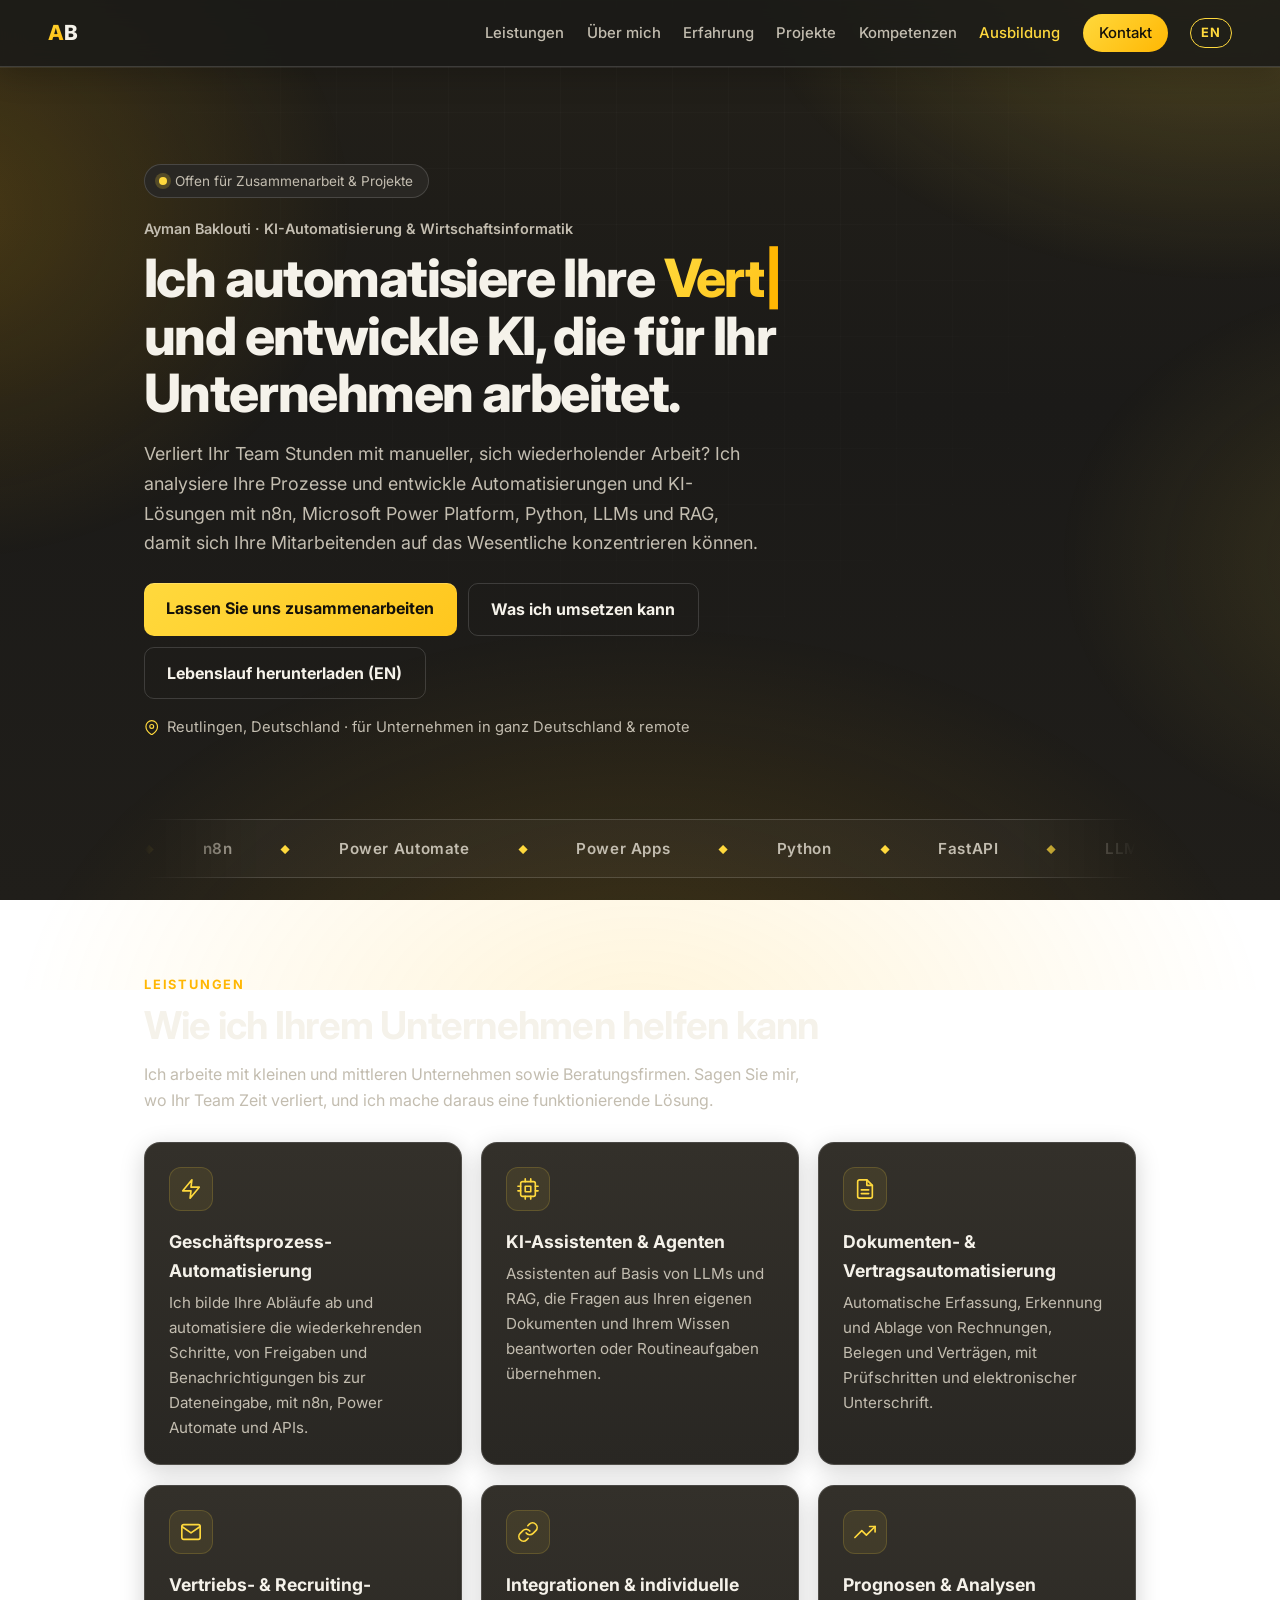
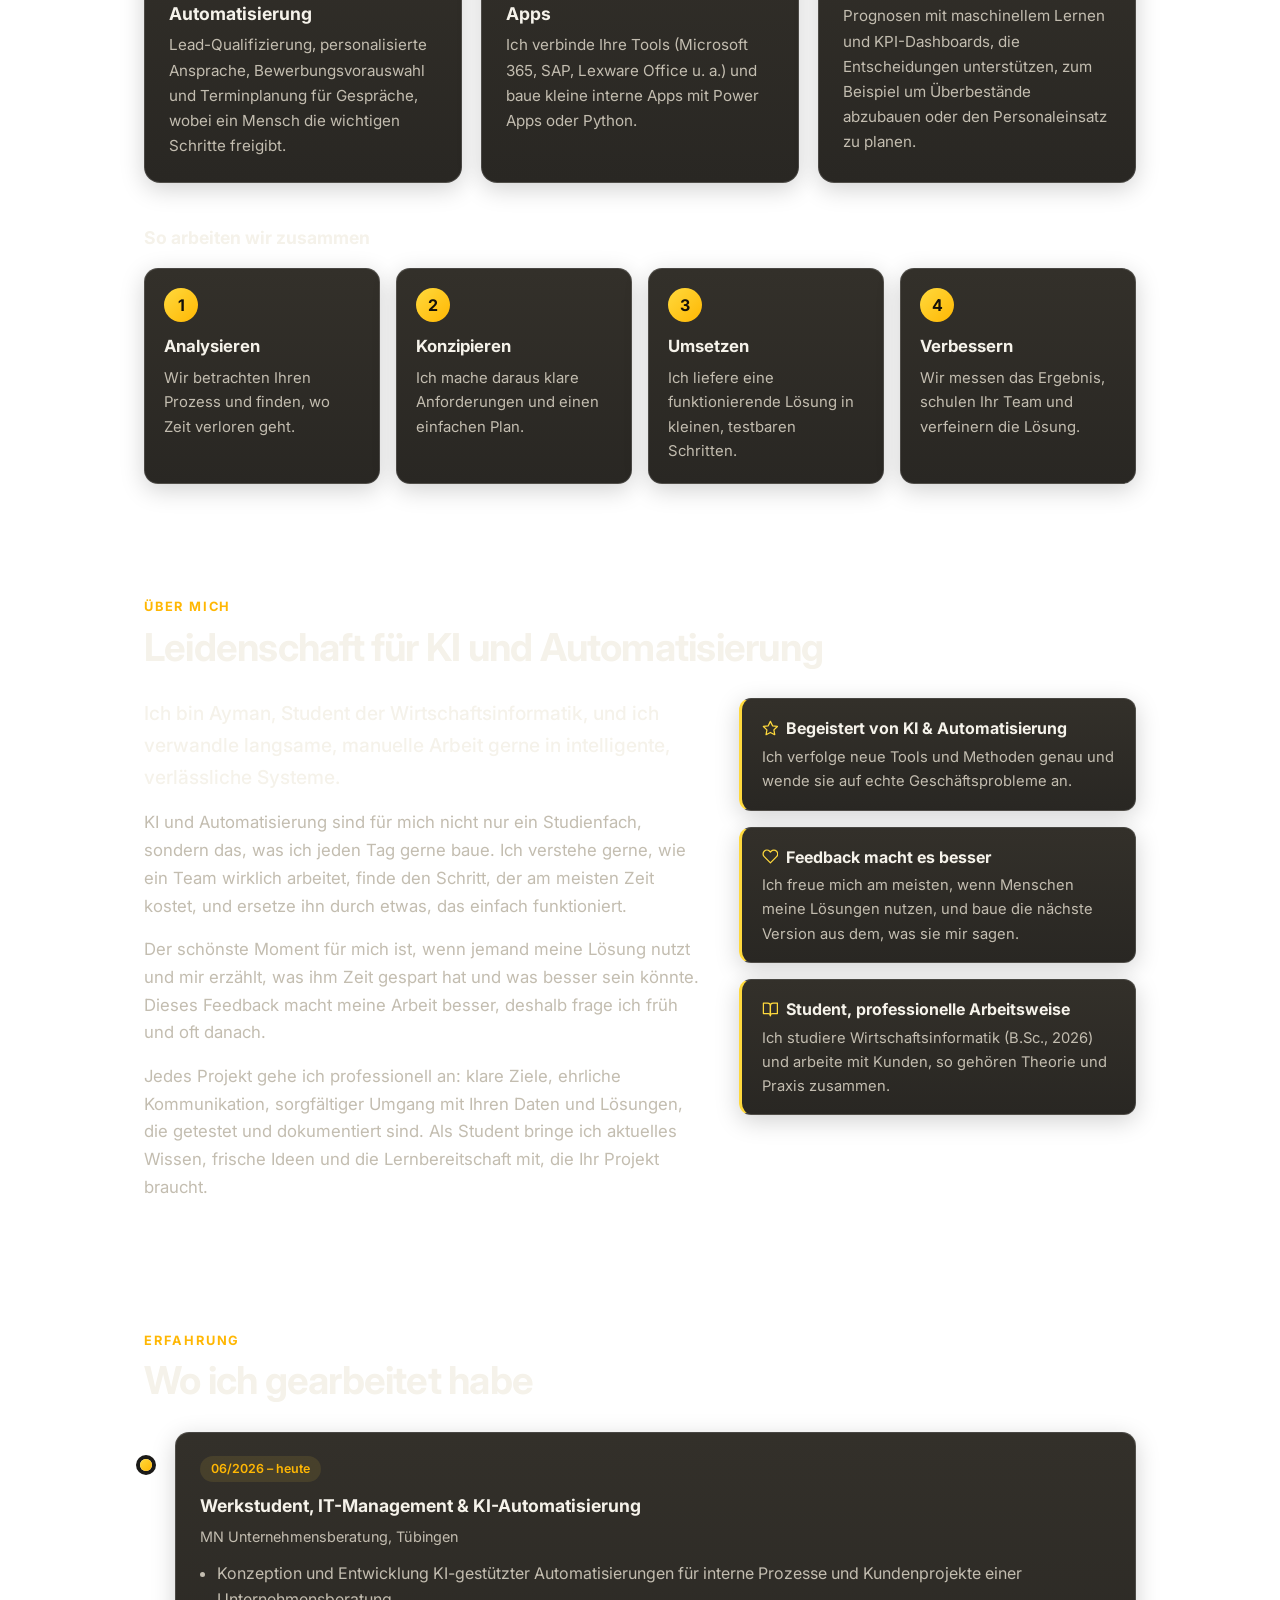
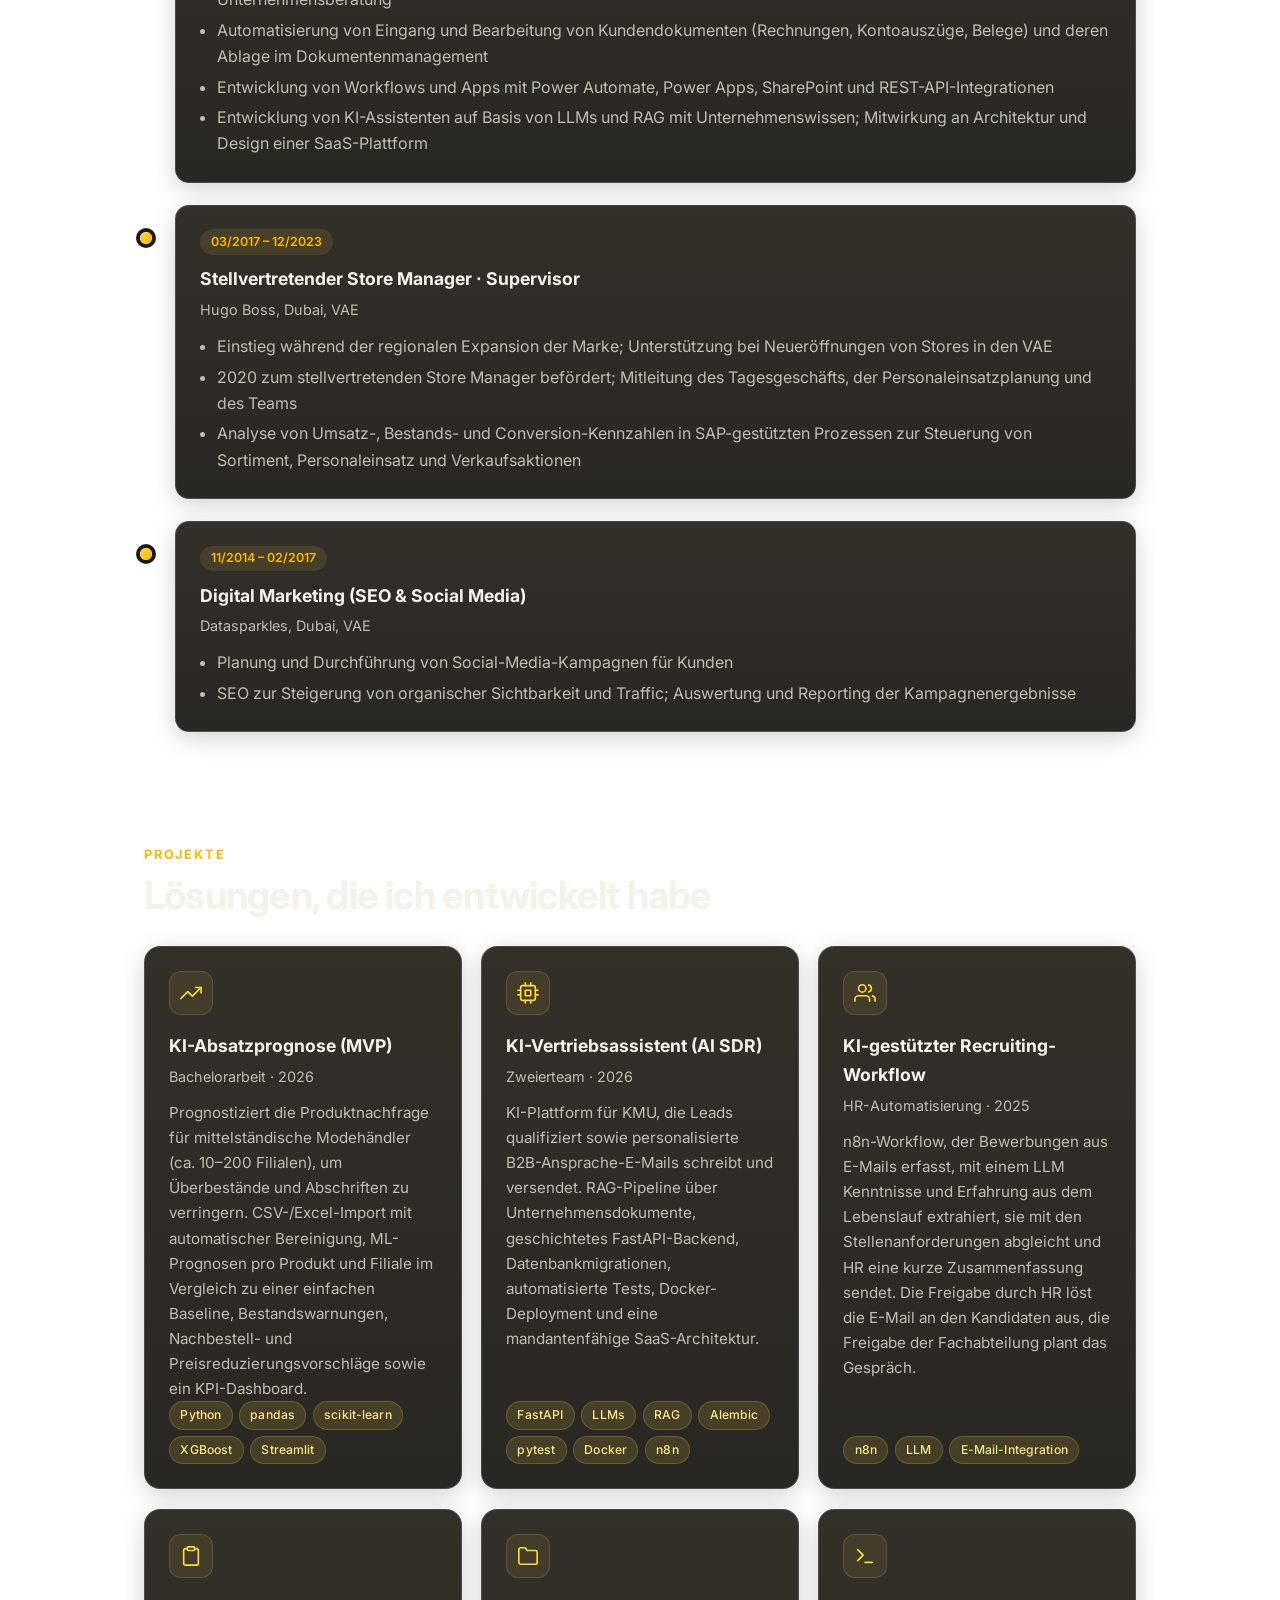
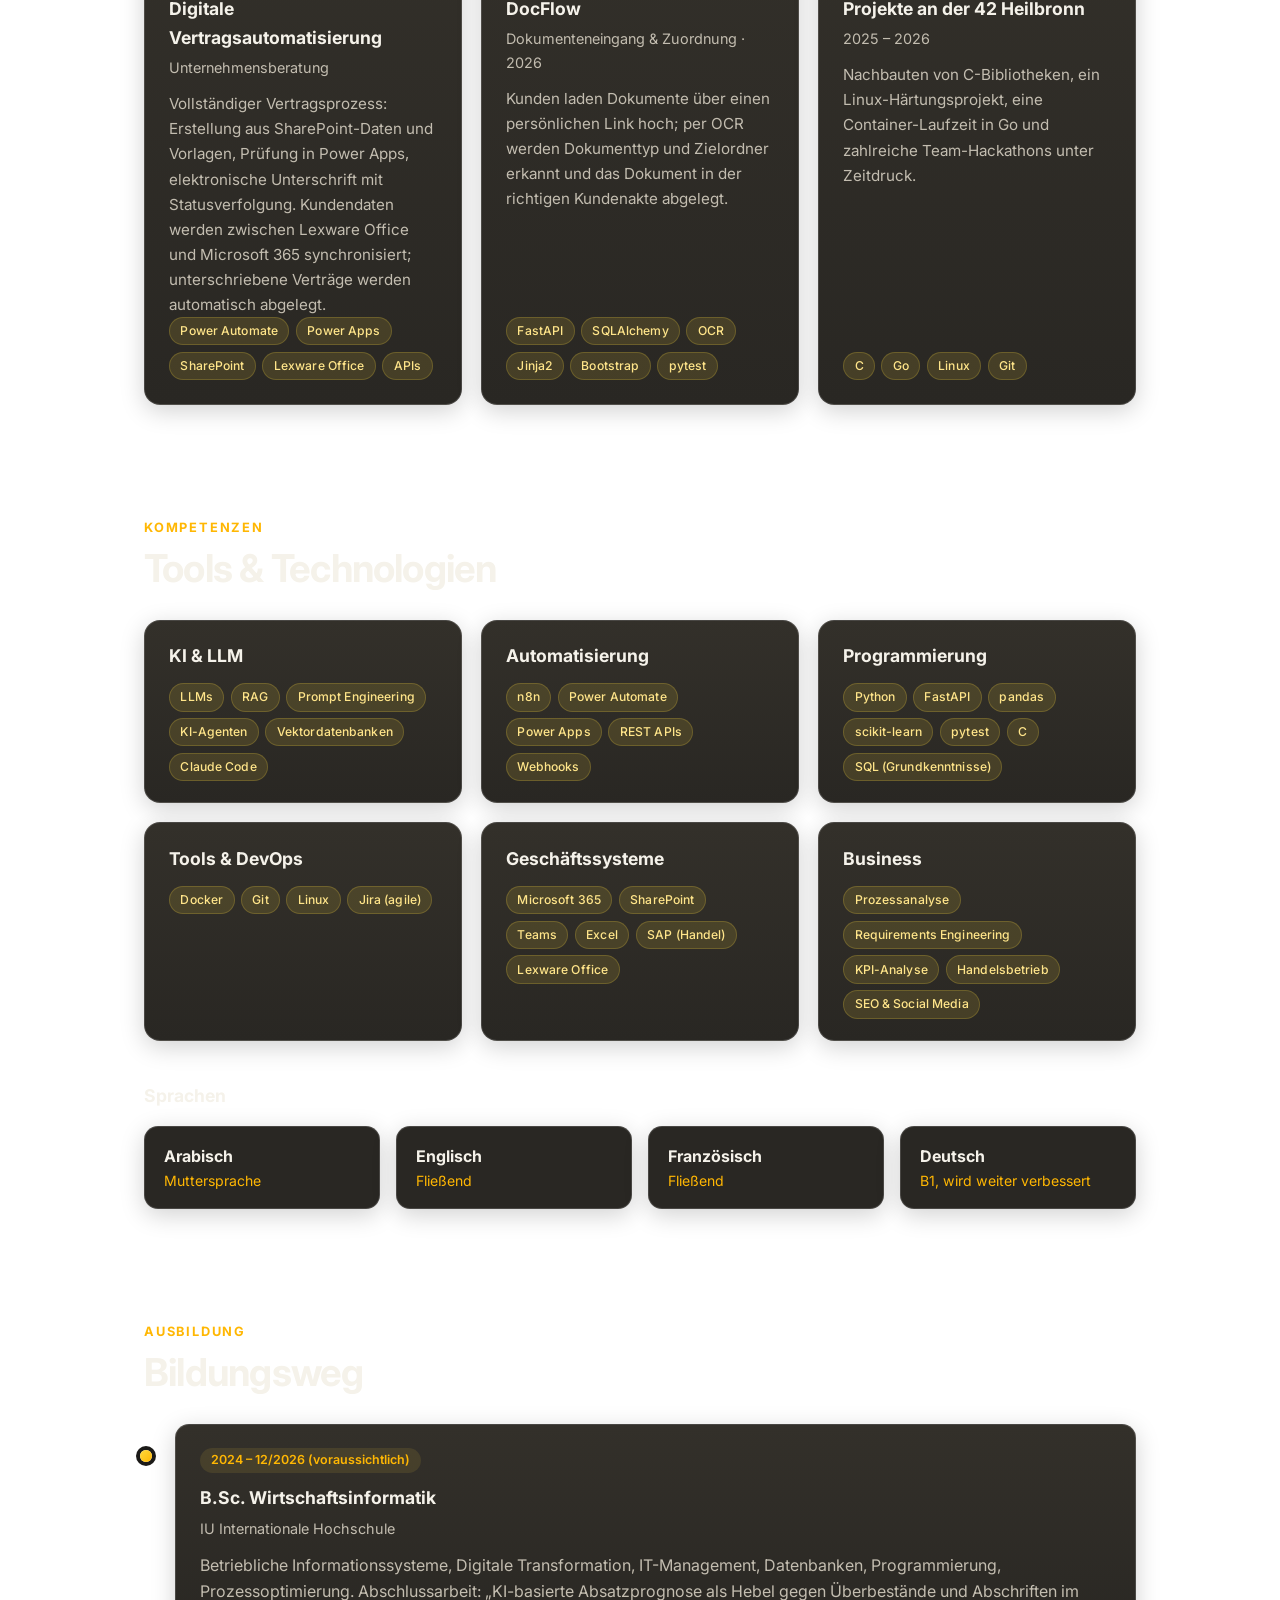
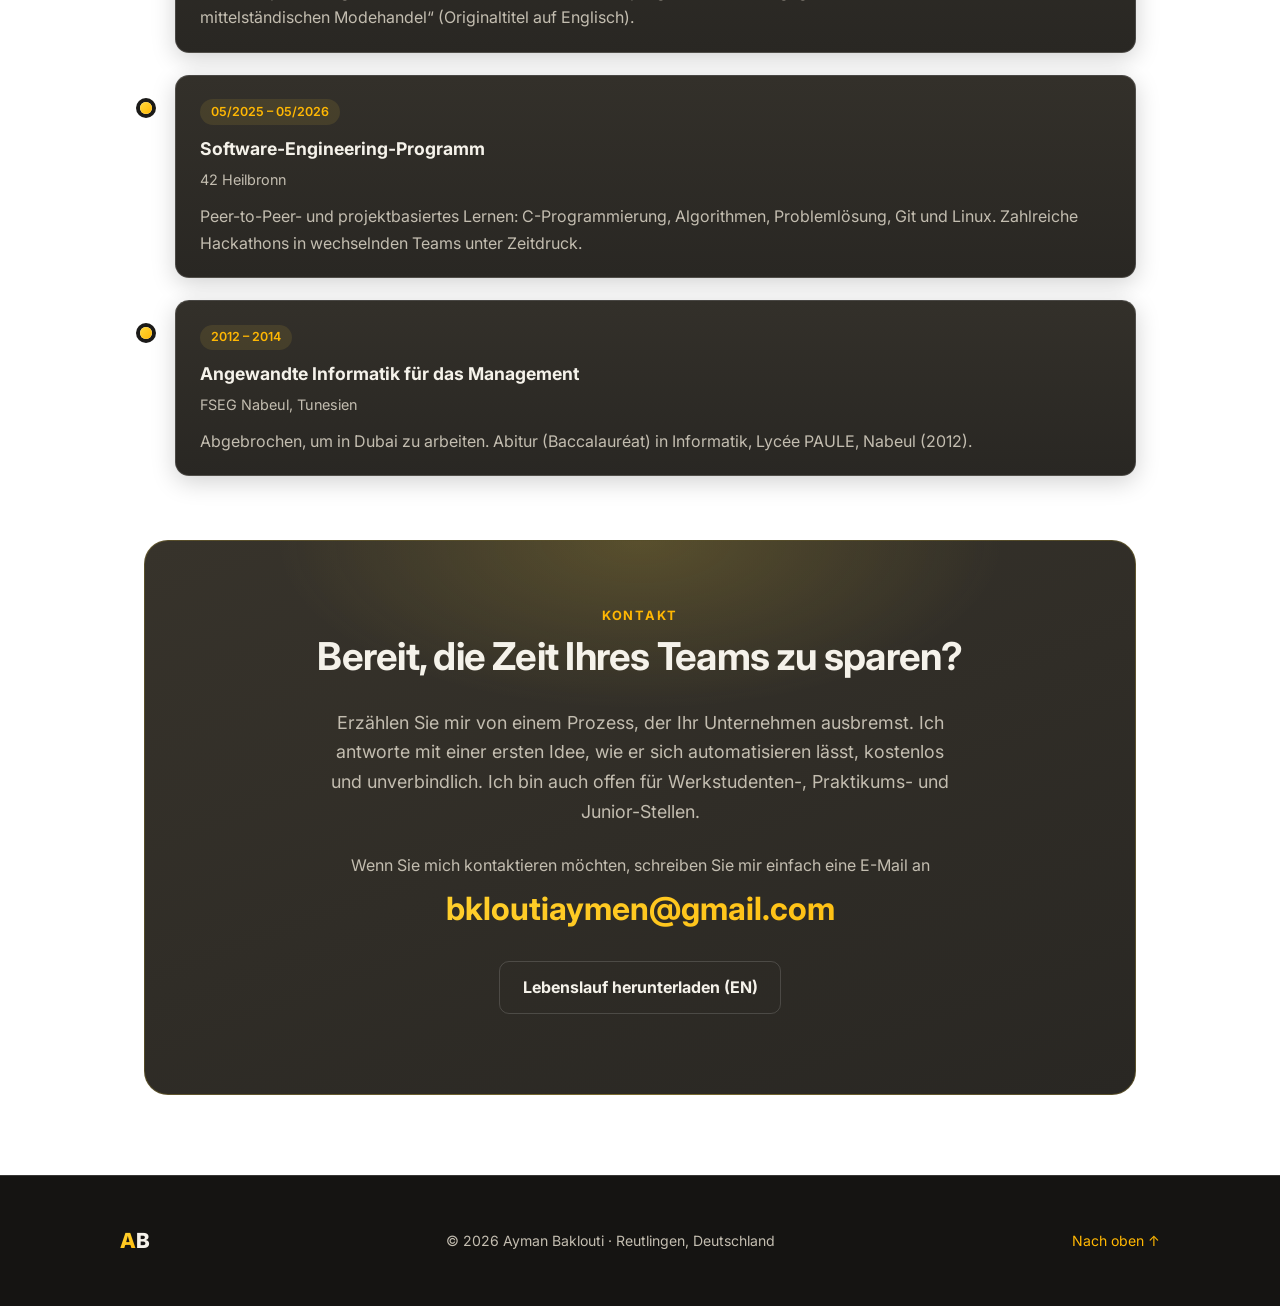
==== de/index.html @ 3fc6cbb8 "Add German version and EN/DE language switch" ====
<!DOCTYPE html>
<html lang="de">
<head>
  <meta charset="utf-8">
  <meta name="viewport" content="width=device-width, initial-scale=1">
  <title>Ayman Baklouti – KI-Automatisierung &amp; Wirtschaftsinformatik</title>
  <meta name="description" content="Ayman Baklouti: Student der Wirtschaftsinformatik und Werkstudent für KI-Automatisierung (n8n, Power Platform, Python, LLMs, RAG). Reutlingen, Deutschland.">
  <meta name="theme-color" content="#1b1a18">
  <link rel="preconnect" href="https://fonts.googleapis.com">
  <link rel="preconnect" href="https://fonts.gstatic.com" crossorigin>
  <link href="https://fonts.googleapis.com/css2?family=Inter:wght@400;500;600;700;800&display=swap" rel="stylesheet">
  <link rel="icon" href="data:image/svg+xml,%3Csvg xmlns=%27http://www.w3.org/2000/svg%27 viewBox=%270 0 64 64%27%3E%3Crect width=%2764%27 height=%2764%27 rx=%2714%27 fill=%27%230b0f1a%27/%3E%3Ctext x=%2732%27 y=%2742%27 font-family=%27Arial%27 font-weight=%27bold%27 font-size=%2728%27 text-anchor=%27middle%27 fill=%27%23ffd93d%27%3EAB%3C/text%3E%3C/svg%3E">
  <meta property="og:title" content="Ayman Baklouti – KI-Automatisierung &amp; Wirtschaftsinformatik">
  <meta property="og:description" content="Ich automatisiere Geschäftsprozesse und entwickle KI-Lösungen. Offen für Zusammenarbeit.">
  <meta property="og:type" content="website">
  <link rel="alternate" hreflang="en" href="https://bakloutia.github.io/">
  <link rel="alternate" hreflang="de" href="https://bakloutia.github.io/de/">
  <link rel="stylesheet" href="../style.css?v=10">
</head>
<body>
  <div class="bg-glow"></div>

  <header class="top">
    <a class="brand" href="#top"><span>A</span>B</a>
    <button class="menu" aria-label="Menü" aria-expanded="false"><span></span><span></span><span></span></button>
    <nav>
      <a href="#services">Leistungen</a>
      <a href="#about">Über mich</a>
      <a href="#experience">Erfahrung</a>
      <a href="#projects">Projekte</a>
      <a href="#skills">Kompetenzen</a>
      <a href="#education">Ausbildung</a>
      <a class="nav-cta" href="#contact">Kontakt</a>
      <a class="lang" href="../" hreflang="en" title="English version">EN</a>
    </nav>
  </header>

  <main id="top">
    <section class="hero">
      <div class="hero-text">
        <p class="pill"><span class="dot"></span> Offen für Zusammenarbeit &amp; Projekte</p>
        <p class="eyebrow">Ayman Baklouti · KI-Automatisierung &amp; Wirtschaftsinformatik</p>
        <h1>Ich automatisiere Ihre <span class="grad typed" data-words='["Personalgewinnung","Verträge","Dokumentenverarbeitung","Vertriebsansprache","Berichte","tägliche Abläufe"]'>Personalgewinnung</span><span class="cursor">|</span><br>und entwickle KI, die für Ihr Unternehmen arbeitet.</h1>
        <p class="lead">Verliert Ihr Team Stunden mit manueller, sich wiederholender Arbeit? Ich analysiere Ihre Prozesse und entwickle Automatisierungen und KI-Lösungen mit n8n, Microsoft Power Platform, Python, LLMs und RAG, damit sich Ihre Mitarbeitenden auf das Wesentliche konzentrieren können.</p>
        <p class="cta">
          <a class="btn" href="#contact">Lassen Sie uns zusammenarbeiten</a>
          <a class="btn ghost" href="#services">Was ich umsetzen kann</a>
          <a class="btn ghost" href="../Ayman_Baklouti_CV.pdf">Lebenslauf herunterladen (EN)</a>
        </p>
        <p class="loc"><svg class="ico inline" viewBox="0 0 24 24" fill="none" stroke="currentColor" stroke-width="1.8" stroke-linecap="round" stroke-linejoin="round" aria-hidden="true"><path d="M21 10c0 7-9 13-9 13s-9-6-9-13a9 9 0 0 1 18 0z"/><circle cx="12" cy="10" r="3"/></svg>Reutlingen, Deutschland · für Unternehmen in ganz Deutschland &amp; remote</p>
      </div>
    </section>

    <div class="marquee" aria-label="Tools und Technologien"><div class="track"><span>n8n</span><span>Power Automate</span><span>Power Apps</span><span>Python</span><span>FastAPI</span><span>LLMs &amp; RAG</span><span>SharePoint</span><span>Microsoft 365</span><span>REST APIs</span><span>Docker</span><span>n8n</span><span>Power Automate</span><span>Power Apps</span><span>Python</span><span>FastAPI</span><span>LLMs &amp; RAG</span><span>SharePoint</span><span>Microsoft 365</span><span>REST APIs</span><span>Docker</span></div></div>


    <section id="services">
      <p class="kicker">Leistungen</p>
      <h2>Wie ich Ihrem Unternehmen helfen kann</h2>
      <p class="intro">Ich arbeite mit kleinen und mittleren Unternehmen sowie Beratungsfirmen. Sagen Sie mir, wo Ihr Team Zeit verliert, und ich mache daraus eine funktionierende Lösung.</p>
      <div class="grid">
        <article class="card"><span class="icon"><svg class="ico " viewBox="0 0 24 24" fill="none" stroke="currentColor" stroke-width="1.8" stroke-linecap="round" stroke-linejoin="round" aria-hidden="true"><polygon points="13 2 3 14 12 14 11 22 21 10 12 10 13 2"/></svg></span><h3>Geschäftsprozess-Automatisierung</h3><p>Ich bilde Ihre Abläufe ab und automatisiere die wiederkehrenden Schritte, von Freigaben und Benachrichtigungen bis zur Dateneingabe, mit n8n, Power Automate und APIs.</p></article>
        <article class="card"><span class="icon"><svg class="ico " viewBox="0 0 24 24" fill="none" stroke="currentColor" stroke-width="1.8" stroke-linecap="round" stroke-linejoin="round" aria-hidden="true"><rect x="4" y="4" width="16" height="16" rx="2"/><rect x="9" y="9" width="6" height="6"/><path d="M9 1v3M15 1v3M9 20v3M15 20v3M20 9h3M20 14h3M1 9h3M1 14h3"/></svg></span><h3>KI-Assistenten &amp; Agenten</h3><p>Assistenten auf Basis von LLMs und RAG, die Fragen aus Ihren eigenen Dokumenten und Ihrem Wissen beantworten oder Routineaufgaben übernehmen.</p></article>
        <article class="card"><span class="icon"><svg class="ico " viewBox="0 0 24 24" fill="none" stroke="currentColor" stroke-width="1.8" stroke-linecap="round" stroke-linejoin="round" aria-hidden="true"><path d="M14 2H6a2 2 0 0 0-2 2v16a2 2 0 0 0 2 2h12a2 2 0 0 0 2-2V8z"/><polyline points="14 2 14 8 20 8"/><line x1="8" y1="13" x2="16" y2="13"/><line x1="8" y1="17" x2="16" y2="17"/></svg></span><h3>Dokumenten- &amp; Vertragsautomatisierung</h3><p>Automatische Erfassung, Erkennung und Ablage von Rechnungen, Belegen und Verträgen, mit Prüfschritten und elektronischer Unterschrift.</p></article>
        <article class="card"><span class="icon"><svg class="ico " viewBox="0 0 24 24" fill="none" stroke="currentColor" stroke-width="1.8" stroke-linecap="round" stroke-linejoin="round" aria-hidden="true"><rect x="2" y="4" width="20" height="16" rx="2"/><polyline points="22 6 12 13 2 6"/></svg></span><h3>Vertriebs- &amp; Recruiting-Automatisierung</h3><p>Lead-Qualifizierung, personalisierte Ansprache, Bewerbungsvorauswahl und Terminplanung für Gespräche, wobei ein Mensch die wichtigen Schritte freigibt.</p></article>
        <article class="card"><span class="icon"><svg class="ico " viewBox="0 0 24 24" fill="none" stroke="currentColor" stroke-width="1.8" stroke-linecap="round" stroke-linejoin="round" aria-hidden="true"><path d="M10 13a5 5 0 0 0 7.54.54l3-3a5 5 0 0 0-7.07-7.07l-1.72 1.71"/><path d="M14 11a5 5 0 0 0-7.54-.54l-3 3a5 5 0 0 0 7.07 7.07l1.71-1.71"/></svg></span><h3>Integrationen &amp; individuelle Apps</h3><p>Ich verbinde Ihre Tools (Microsoft 365, SAP, Lexware Office u. a.) und baue kleine interne Apps mit Power Apps oder Python.</p></article>
        <article class="card"><span class="icon"><svg class="ico " viewBox="0 0 24 24" fill="none" stroke="currentColor" stroke-width="1.8" stroke-linecap="round" stroke-linejoin="round" aria-hidden="true"><polyline points="23 6 13.5 15.5 8.5 10.5 1 18"/><polyline points="17 6 23 6 23 12"/></svg></span><h3>Prognosen &amp; Analysen</h3><p>Prognosen mit maschinellem Lernen und KPI-Dashboards, die Entscheidungen unterstützen, zum Beispiel um Überbestände abzubauen oder den Personaleinsatz zu planen.</p></article>
      </div>
      <h3 class="sub">So arbeiten wir zusammen</h3>
      <div class="steps">
        <div class="step"><b>1</b><h4>Analysieren</h4><p>Wir betrachten Ihren Prozess und finden, wo Zeit verloren geht.</p></div>
        <div class="step"><b>2</b><h4>Konzipieren</h4><p>Ich mache daraus klare Anforderungen und einen einfachen Plan.</p></div>
        <div class="step"><b>3</b><h4>Umsetzen</h4><p>Ich liefere eine funktionierende Lösung in kleinen, testbaren Schritten.</p></div>
        <div class="step"><b>4</b><h4>Verbessern</h4><p>Wir messen das Ergebnis, schulen Ihr Team und verfeinern die Lösung.</p></div>
      </div>
    </section>

    <section id="about">
      <p class="kicker">Über mich</p>
      <h2>Leidenschaft für KI und Automatisierung</h2>
      <div class="about">
        <div class="about-text">
          <p>Ich bin Ayman, Student der Wirtschaftsinformatik, und ich verwandle langsame, manuelle Arbeit gerne in intelligente, verlässliche Systeme.</p>
          <p>KI und Automatisierung sind für mich nicht nur ein Studienfach, sondern das, was ich jeden Tag gerne baue. Ich verstehe gerne, wie ein Team wirklich arbeitet, finde den Schritt, der am meisten Zeit kostet, und ersetze ihn durch etwas, das einfach funktioniert.</p>
          <p>Der schönste Moment für mich ist, wenn jemand meine Lösung nutzt und mir erzählt, was ihm Zeit gespart hat und was besser sein könnte. Dieses Feedback macht meine Arbeit besser, deshalb frage ich früh und oft danach.</p>
          <p>Jedes Projekt gehe ich professionell an: klare Ziele, ehrliche Kommunikation, sorgfältiger Umgang mit Ihren Daten und Lösungen, die getestet und dokumentiert sind. Als Student bringe ich aktuelles Wissen, frische Ideen und die Lernbereitschaft mit, die Ihr Projekt braucht.</p>
        </div>
        <div class="about-points">
          <div class="point"><h3><svg class="ico inline" viewBox="0 0 24 24" fill="none" stroke="currentColor" stroke-width="1.8" stroke-linecap="round" stroke-linejoin="round" aria-hidden="true"><polygon points="12 2 15.09 8.26 22 9.27 17 14.14 18.18 21.02 12 17.77 5.82 21.02 7 14.14 2 9.27 8.91 8.26 12 2"/></svg>Begeistert von KI &amp; Automatisierung</h3><p>Ich verfolge neue Tools und Methoden genau und wende sie auf echte Geschäftsprobleme an.</p></div>
          <div class="point"><h3><svg class="ico inline" viewBox="0 0 24 24" fill="none" stroke="currentColor" stroke-width="1.8" stroke-linecap="round" stroke-linejoin="round" aria-hidden="true"><path d="M20.84 4.61a5.5 5.5 0 0 0-7.78 0L12 5.67l-1.06-1.06a5.5 5.5 0 0 0-7.78 7.78l1.06 1.06L12 21.23l7.78-7.78 1.06-1.06a5.5 5.5 0 0 0 0-7.78z"/></svg>Feedback macht es besser</h3><p>Ich freue mich am meisten, wenn Menschen meine Lösungen nutzen, und baue die nächste Version aus dem, was sie mir sagen.</p></div>
          <div class="point"><h3><svg class="ico inline" viewBox="0 0 24 24" fill="none" stroke="currentColor" stroke-width="1.8" stroke-linecap="round" stroke-linejoin="round" aria-hidden="true"><path d="M2 3h6a4 4 0 0 1 4 4v14a3 3 0 0 0-3-3H2z"/><path d="M22 3h-6a4 4 0 0 0-4 4v14a3 3 0 0 1 3-3h7z"/></svg>Student, professionelle Arbeitsweise</h3><p>Ich studiere Wirtschaftsinformatik (B.Sc., 2026) und arbeite mit Kunden, so gehören Theorie und Praxis zusammen.</p></div>
        </div>
      </div>
    </section>

    <section id="experience">
      <p class="kicker">Erfahrung</p>
      <h2>Wo ich gearbeitet habe</h2>
      <div class="timeline">
        <article class="tl-item">
          <span class="tl-date">06/2026 – heute</span>
          <h3>Werkstudent, IT-Management &amp; KI-Automatisierung</h3>
          <p class="meta">MN Unternehmensberatung, Tübingen</p>
          <ul>
            <li>Konzeption und Entwicklung KI-gestützter Automatisierungen für interne Prozesse und Kundenprojekte einer Unternehmensberatung</li>
            <li>Automatisierung von Eingang und Bearbeitung von Kundendokumenten (Rechnungen, Kontoauszüge, Belege) und deren Ablage im Dokumentenmanagement</li>
            <li>Entwicklung von Workflows und Apps mit Power Automate, Power Apps, SharePoint und REST-API-Integrationen</li>
            <li>Entwicklung von KI-Assistenten auf Basis von LLMs und RAG mit Unternehmenswissen; Mitwirkung an Architektur und Design einer SaaS-Plattform</li>
          </ul>
        </article>
        <article class="tl-item">
          <span class="tl-date">03/2017 – 12/2023</span>
          <h3>Stellvertretender Store Manager · Supervisor</h3>
          <p class="meta">Hugo Boss, Dubai, VAE</p>
          <ul>
            <li>Einstieg während der regionalen Expansion der Marke; Unterstützung bei Neueröffnungen von Stores in den VAE</li>
            <li>2020 zum stellvertretenden Store Manager befördert; Mitleitung des Tagesgeschäfts, der Personaleinsatzplanung und des Teams</li>
            <li>Analyse von Umsatz-, Bestands- und Conversion-Kennzahlen in SAP-gestützten Prozessen zur Steuerung von Sortiment, Personaleinsatz und Verkaufsaktionen</li>
          </ul>
        </article>
        <article class="tl-item">
          <span class="tl-date">11/2014 – 02/2017</span>
          <h3>Digital Marketing (SEO &amp; Social Media)</h3>
          <p class="meta">Datasparkles, Dubai, VAE</p>
          <ul>
            <li>Planung und Durchführung von Social-Media-Kampagnen für Kunden</li>
            <li>SEO zur Steigerung von organischer Sichtbarkeit und Traffic; Auswertung und Reporting der Kampagnenergebnisse</li>
          </ul>
        </article>
      </div>
    </section>

    <section id="projects">
      <p class="kicker">Projekte</p>
      <h2>Lösungen, die ich entwickelt habe</h2>
      <div class="grid">
        <article class="card">
          <span class="icon"><svg class="ico " viewBox="0 0 24 24" fill="none" stroke="currentColor" stroke-width="1.8" stroke-linecap="round" stroke-linejoin="round" aria-hidden="true"><polyline points="23 6 13.5 15.5 8.5 10.5 1 18"/><polyline points="17 6 23 6 23 12"/></svg></span>
          <h3>KI-Absatzprognose (MVP)</h3>
          <p class="meta">Bachelorarbeit · 2026</p>
          <p>Prognostiziert die Produktnachfrage für mittelständische Modehändler (ca. 10–200 Filialen), um Überbestände und Abschriften zu verringern. CSV-/Excel-Import mit automatischer Bereinigung, ML-Prognosen pro Produkt und Filiale im Vergleich zu einer einfachen Baseline, Bestandswarnungen, Nachbestell- und Preisreduzierungsvorschläge sowie ein KPI-Dashboard.</p>
          <p class="chips"><span>Python</span><span>pandas</span><span>scikit-learn</span><span>XGBoost</span><span>Streamlit</span></p>
        </article>
        <article class="card">
          <span class="icon"><svg class="ico " viewBox="0 0 24 24" fill="none" stroke="currentColor" stroke-width="1.8" stroke-linecap="round" stroke-linejoin="round" aria-hidden="true"><rect x="4" y="4" width="16" height="16" rx="2"/><rect x="9" y="9" width="6" height="6"/><path d="M9 1v3M15 1v3M9 20v3M15 20v3M20 9h3M20 14h3M1 9h3M1 14h3"/></svg></span>
          <h3>KI-Vertriebsassistent (AI SDR)</h3>
          <p class="meta">Zweierteam · 2026</p>
          <p>KI-Plattform für KMU, die Leads qualifiziert sowie personalisierte B2B-Ansprache-E-Mails schreibt und versendet. RAG-Pipeline über Unternehmensdokumente, geschichtetes FastAPI-Backend, Datenbankmigrationen, automatisierte Tests, Docker-Deployment und eine mandantenfähige SaaS-Architektur.</p>
          <p class="chips"><span>FastAPI</span><span>LLMs</span><span>RAG</span><span>Alembic</span><span>pytest</span><span>Docker</span><span>n8n</span></p>
        </article>
        <article class="card">
          <span class="icon"><svg class="ico " viewBox="0 0 24 24" fill="none" stroke="currentColor" stroke-width="1.8" stroke-linecap="round" stroke-linejoin="round" aria-hidden="true"><path d="M17 21v-2a4 4 0 0 0-4-4H5a4 4 0 0 0-4 4v2"/><circle cx="9" cy="7" r="4"/><path d="M23 21v-2a4 4 0 0 0-3-3.87"/><path d="M16 3.13a4 4 0 0 1 0 7.75"/></svg></span>
          <h3>KI-gestützter Recruiting-Workflow</h3>
          <p class="meta">HR-Automatisierung · 2025</p>
          <p>n8n-Workflow, der Bewerbungen aus E-Mails erfasst, mit einem LLM Kenntnisse und Erfahrung aus dem Lebenslauf extrahiert, sie mit den Stellenanforderungen abgleicht und HR eine kurze Zusammenfassung sendet. Die Freigabe durch HR löst die E-Mail an den Kandidaten aus, die Freigabe der Fachabteilung plant das Gespräch.</p>
          <p class="chips"><span>n8n</span><span>LLM</span><span>E-Mail-Integration</span></p>
        </article>
        <article class="card">
          <span class="icon"><svg class="ico " viewBox="0 0 24 24" fill="none" stroke="currentColor" stroke-width="1.8" stroke-linecap="round" stroke-linejoin="round" aria-hidden="true"><path d="M16 4h2a2 2 0 0 1 2 2v14a2 2 0 0 1-2 2H6a2 2 0 0 1-2-2V6a2 2 0 0 1 2-2h2"/><rect x="8" y="2" width="8" height="4" rx="1"/></svg></span>
          <h3>Digitale Vertragsautomatisierung</h3>
          <p class="meta">Unternehmensberatung</p>
          <p>Vollständiger Vertragsprozess: Erstellung aus SharePoint-Daten und Vorlagen, Prüfung in Power Apps, elektronische Unterschrift mit Statusverfolgung. Kundendaten werden zwischen Lexware Office und Microsoft 365 synchronisiert; unterschriebene Verträge werden automatisch abgelegt.</p>
          <p class="chips"><span>Power Automate</span><span>Power Apps</span><span>SharePoint</span><span>Lexware Office</span><span>APIs</span></p>
        </article>
        <article class="card">
          <span class="icon"><svg class="ico " viewBox="0 0 24 24" fill="none" stroke="currentColor" stroke-width="1.8" stroke-linecap="round" stroke-linejoin="round" aria-hidden="true"><path d="M22 19a2 2 0 0 1-2 2H4a2 2 0 0 1-2-2V5a2 2 0 0 1 2-2h5l2 3h9a2 2 0 0 1 2 2z"/></svg></span>
          <h3>DocFlow</h3>
          <p class="meta">Dokumenteneingang &amp; Zuordnung · 2026</p>
          <p>Kunden laden Dokumente über einen persönlichen Link hoch; per OCR werden Dokumenttyp und Zielordner erkannt und das Dokument in der richtigen Kundenakte abgelegt.</p>
          <p class="chips"><span>FastAPI</span><span>SQLAlchemy</span><span>OCR</span><span>Jinja2</span><span>Bootstrap</span><span>pytest</span></p>
        </article>
        <article class="card">
          <span class="icon"><svg class="ico " viewBox="0 0 24 24" fill="none" stroke="currentColor" stroke-width="1.8" stroke-linecap="round" stroke-linejoin="round" aria-hidden="true"><polyline points="4 17 10 11 4 5"/><line x1="12" y1="19" x2="20" y2="19"/></svg></span>
          <h3>Projekte an der 42 Heilbronn</h3>
          <p class="meta">2025 – 2026</p>
          <p>Nachbauten von C-Bibliotheken, ein Linux-Härtungsprojekt, eine Container-Laufzeit in Go und zahlreiche Team-Hackathons unter Zeitdruck.</p>
          <p class="chips"><span>C</span><span>Go</span><span>Linux</span><span>Git</span></p>
        </article>
      </div>
    </section>

    <section id="skills">
      <p class="kicker">Kompetenzen</p>
      <h2>Tools &amp; Technologien</h2>
      <div class="skills">
        <div class="skill"><h3>KI &amp; LLM</h3><p class="chips"><span>LLMs</span><span>RAG</span><span>Prompt Engineering</span><span>KI-Agenten</span><span>Vektordatenbanken</span><span>Claude Code</span></p></div>
        <div class="skill"><h3>Automatisierung</h3><p class="chips"><span>n8n</span><span>Power Automate</span><span>Power Apps</span><span>REST APIs</span><span>Webhooks</span></p></div>
        <div class="skill"><h3>Programmierung</h3><p class="chips"><span>Python</span><span>FastAPI</span><span>pandas</span><span>scikit-learn</span><span>pytest</span><span>C</span><span>SQL (Grundkenntnisse)</span></p></div>
        <div class="skill"><h3>Tools &amp; DevOps</h3><p class="chips"><span>Docker</span><span>Git</span><span>Linux</span><span>Jira (agile)</span></p></div>
        <div class="skill"><h3>Geschäftssysteme</h3><p class="chips"><span>Microsoft 365</span><span>SharePoint</span><span>Teams</span><span>Excel</span><span>SAP (Handel)</span><span>Lexware Office</span></p></div>
        <div class="skill"><h3>Business</h3><p class="chips"><span>Prozessanalyse</span><span>Requirements Engineering</span><span>KPI-Analyse</span><span>Handelsbetrieb</span><span>SEO &amp; Social Media</span></p></div>
      </div>
      <h3 class="sub">Sprachen</h3>
      <div class="langs">
        <div><strong>Arabisch</strong><span>Muttersprache</span></div>
        <div><strong>Englisch</strong><span>Fließend</span></div>
        <div><strong>Französisch</strong><span>Fließend</span></div>
        <div><strong>Deutsch</strong><span>B1, wird weiter verbessert</span></div>
      </div>
    </section>

    <section id="education">
      <p class="kicker">Ausbildung</p>
      <h2>Bildungsweg</h2>
      <div class="timeline">
        <article class="tl-item">
          <span class="tl-date">2024 – 12/2026 (voraussichtlich)</span>
          <h3>B.Sc. Wirtschaftsinformatik</h3>
          <p class="meta">IU Internationale Hochschule</p>
          <p>Betriebliche Informationssysteme, Digitale Transformation, IT-Management, Datenbanken, Programmierung, Prozessoptimierung. Abschlussarbeit: „KI-basierte Absatzprognose als Hebel gegen Überbestände und Abschriften im mittelständischen Modehandel“ (Originaltitel auf Englisch).</p>
        </article>
        <article class="tl-item">
          <span class="tl-date">05/2025 – 05/2026</span>
          <h3>Software-Engineering-Programm</h3>
          <p class="meta">42 Heilbronn</p>
          <p>Peer-to-Peer- und projektbasiertes Lernen: C-Programmierung, Algorithmen, Problemlösung, Git und Linux. Zahlreiche Hackathons in wechselnden Teams unter Zeitdruck.</p>
        </article>
        <article class="tl-item">
          <span class="tl-date">2012 – 2014</span>
          <h3>Angewandte Informatik für das Management</h3>
          <p class="meta">FSEG Nabeul, Tunesien</p>
          <p>Abgebrochen, um in Dubai zu arbeiten. Abitur (Baccalauréat) in Informatik, Lycée PAULE, Nabeul (2012).</p>
        </article>
      </div>
    </section>

    <section id="contact" class="contact">
      <p class="kicker">Kontakt</p>
      <h2>Bereit, die Zeit Ihres Teams zu sparen?</h2>
      <p class="lead">Erzählen Sie mir von einem Prozess, der Ihr Unternehmen ausbremst. Ich antworte mit einer ersten Idee, wie er sich automatisieren lässt, kostenlos und unverbindlich. Ich bin auch offen für Werkstudenten-, Praktikums- und Junior-Stellen.</p>
      <p class="mail-line">Wenn Sie mich kontaktieren möchten, schreiben Sie mir einfach eine E-Mail an</p>
      <p class="mail-address">bkloutiaymen@gmail.com</p>
      <p class="cta"><a class="btn ghost" href="../Ayman_Baklouti_CV.pdf">Lebenslauf herunterladen (EN)</a></p>
    </section>
  </main>

  <footer><div class="foot"><span class="brand"><span>A</span>B</span><span>© 2026 Ayman Baklouti · Reutlingen, Deutschland</span><a href="#top">Nach oben ↑</a></div></footer>
  <script src="../script.js?v=10"></script>
</body>
</html>
---- style.css ----
:root {
  --bg:#1b1a18; --surface:#292723; --surface2:#34312c; --border:#ffffff26;
  --text:#f5f2ea; --muted:#c3bdb0;
  --a1:#ffd93d; --a2:#ffb703;
  --grad:linear-gradient(135deg,var(--a1),var(--a2));
}
* { box-sizing:border-box; }
html { scroll-behavior:smooth; scroll-padding-top:80px; }
body { margin:0; font:16px/1.65 'Inter',system-ui,-apple-system,Segoe UI,Roboto,sans-serif; background:var(--bg); color:var(--text); -webkit-font-smoothing:antialiased; }
a { color:var(--a2); text-decoration:none; }
.bg-glow { position:fixed; inset:-10%; z-index:-1; pointer-events:none;
  background:radial-gradient(700px 500px at 88% 2%,#ffd93d3d,transparent 70%),
             radial-gradient(600px 500px at 4% 28%,#ffb70330,transparent 70%),
             radial-gradient(900px 600px at 50% 105%,#ffb70326,transparent 70%),
             radial-gradient(500px 400px at 100% 60%,#ffd93d1f,transparent 70%); }

/* header */
.top { position:sticky; top:0; z-index:10; display:flex; justify-content:space-between; align-items:center;
  padding:.9rem clamp(1rem,5vw,3rem); background:#1b1a18d9; backdrop-filter:blur(12px); border-bottom:1px solid var(--border); }
.brand { font-weight:800; font-size:1.3rem; color:var(--text); letter-spacing:-.02em; }
.brand span { background:var(--grad); -webkit-background-clip:text; background-clip:text; color:transparent; }
nav { display:flex; align-items:center; gap:1.4rem; flex-wrap:wrap; justify-content:flex-end; }
nav a { color:var(--muted); font-size:.93rem; font-weight:500; transition:color .2s; }
nav a:hover { color:var(--text); }
.nav-cta { color:#14110a; background:var(--grad); padding:.4rem 1rem; border-radius:999px; }
.nav-cta:hover { color:#14110a; opacity:.9; }

main, footer { max-width:1040px; margin:0 auto; padding:0 1.5rem; }
section { padding:5rem 0 1rem; }

/* hero */
.hero { display:grid; grid-template-columns:1.6fr 1fr; gap:3rem; align-items:center; padding-top:5rem; min-height:80vh; }
.pill { display:inline-flex; align-items:center; gap:.5rem; padding:.3rem .9rem; border:1px solid var(--border); border-radius:999px; background:var(--surface); color:var(--muted); font-size:.85rem; margin:0 0 1.2rem; }
.dot { width:8px; height:8px; border-radius:50%; background:#ffd93d; box-shadow:0 0 0 4px #ffd93d33; }
h1 { font-size:clamp(2.4rem,6vw,4rem); line-height:1.08; letter-spacing:-.03em; margin:0 0 .8rem; font-weight:800; }
.grad { background:var(--grad); -webkit-background-clip:text; background-clip:text; color:transparent; }
.role { color:var(--a2); font-weight:600; margin:0 0 1rem; }
.lead { font-size:1.12rem; color:var(--muted); max-width:620px; }
.cta { display:flex; flex-wrap:wrap; gap:.7rem; margin:1.6rem 0 1rem; }
.btn { display:inline-block; padding:.75rem 1.4rem; border-radius:10px; background:var(--grad); color:#14110a; font-weight:700; transition:transform .2s, box-shadow .2s; }
.btn:hover { transform:translateY(-2px); box-shadow:0 8px 24px #ffd93d44; }
.btn.ghost { background:transparent; color:var(--text); border:1px solid var(--border); }
.btn.ghost:hover { background:var(--surface2); box-shadow:none; }
.loc { color:var(--muted); font-size:.92rem; }

.hero-card { background:linear-gradient(160deg,var(--surface2),var(--surface)); border:1px solid var(--border); border-radius:20px; padding:2rem; text-align:center; box-shadow:0 20px 60px #0008; }
.avatar { width:110px; height:110px; margin:0 auto 1.4rem; border-radius:50%; background:var(--grad); display:grid; place-items:center; font-size:2.4rem; font-weight:800; color:#fff; box-shadow:0 0 0 6px #ffd93d22; }
.facts { list-style:none; margin:0; padding:0; display:grid; gap:.9rem; }
.facts li { display:flex; flex-direction:column; padding:.7rem; border-radius:12px; background:#ffffff08; }
.facts strong { font-size:1.4rem; background:var(--grad); -webkit-background-clip:text; background-clip:text; color:transparent; }
.facts span { color:var(--muted); font-size:.85rem; }

/* headings */
.kicker { color:var(--a2); font-weight:700; text-transform:uppercase; letter-spacing:.14em; font-size:.8rem; margin:0 0 .4rem; }
h2 { font-size:clamp(1.7rem,4vw,2.4rem); margin:0 0 1.8rem; letter-spacing:-.02em; line-height:1.2; }
h3 { margin:0 0 .3rem; font-size:1.1rem; }
.sub { margin:2.5rem 0 1rem; }
.meta { color:var(--muted); font-size:.9rem; margin:0 0 .7rem; }
.two-col { display:grid; grid-template-columns:1fr 1fr; gap:2rem; color:var(--muted); }
.two-col p { margin:0; }

/* timeline */
.timeline { position:relative; padding-left:1.8rem; border-left:2px solid var(--border); display:grid; gap:1.4rem; }
.tl-item { position:relative; background:var(--surface); border:1px solid var(--border); border-radius:14px; padding:1.3rem 1.5rem; transition:border-color .2s, transform .2s; }
.tl-item:hover { border-color:#ffd93d88; transform:translateX(4px); }
.tl-item::before { content:""; position:absolute; left:calc(-1.8rem - 7px); top:1.6rem; width:12px; height:12px; border-radius:50%; background:var(--grad); box-shadow:0 0 0 4px var(--bg); }
.tl-date { display:inline-block; font-size:.78rem; font-weight:600; color:var(--a2); background:#ffd93d1a; padding:.15rem .7rem; border-radius:999px; margin-bottom:.6rem; }
.tl-item ul { margin:.3rem 0 0; padding-left:1.1rem; color:var(--muted); }
.tl-item li { margin:.25rem 0; }
.tl-item p:last-child { color:var(--muted); margin:0; }

/* cards */
.grid { display:grid; grid-template-columns:repeat(auto-fill,minmax(310px,1fr)); gap:1.2rem; }
.card { background:var(--surface); border:1px solid var(--border); border-radius:16px; padding:1.5rem; transition:transform .25s, border-color .25s, box-shadow .25s; display:flex; flex-direction:column; }
.card:hover { transform:translateY(-6px); border-color:#ffd93d88; box-shadow:0 16px 40px #ffd93d22; }
.card > p:not(.meta):not(.chips) { color:var(--muted); font-size:.95rem; margin:0 0 1rem; }
.icon { width:44px; height:44px; display:grid; place-items:center; border-radius:12px; background:var(--surface2); font-size:1.4rem; margin-bottom:1rem; }
.chips { display:flex; flex-wrap:wrap; gap:.4rem; margin:auto 0 0; padding:0; }
.chips span { font-size:.76rem; font-weight:500; padding:.2rem .65rem; border-radius:999px; background:#ffd93d1a; color:#ffe58a; border:1px solid #ffd93d33; }

/* skills */
.skills { display:grid; grid-template-columns:repeat(auto-fill,minmax(300px,1fr)); gap:1.2rem; }
.skill { background:var(--surface); border:1px solid var(--border); border-radius:16px; padding:1.3rem 1.5rem; }
.skill h3 { margin-bottom:.8rem; }
.langs { display:grid; grid-template-columns:repeat(auto-fit,minmax(160px,1fr)); gap:1rem; }
.langs div { background:var(--surface); border:1px solid var(--border); border-radius:14px; padding:1rem 1.2rem; display:flex; flex-direction:column; }
.langs span { color:var(--a2); font-size:.88rem; }

/* contact */
.contact { text-align:center; margin:3rem 0 0; padding:4rem 1.5rem; border:1px solid var(--border); border-radius:24px; background:linear-gradient(160deg,var(--surface2),var(--surface)); }
.contact .lead { margin:0 auto; }
.contact .cta { justify-content:center; }
footer { text-align:center; color:var(--muted); font-size:.88rem; padding:3rem 1.5rem; }

@media (max-width:820px) {
  .hero { grid-template-columns:1fr; min-height:0; }
  .two-col { grid-template-columns:1fr; gap:1rem; }
  nav a:not(.nav-cta) { display:none; }
}

/* ---------- services / steps ---------- */
.intro { color:var(--muted); max-width:680px; margin:-1rem 0 1.8rem; }
.steps { display:grid; grid-template-columns:repeat(auto-fit,minmax(220px,1fr)); gap:1rem; }
.step { background:var(--surface); border:1px solid var(--border); border-radius:14px; padding:1.2rem; position:relative; }
.step b { display:grid; place-items:center; width:34px; height:34px; border-radius:50%; background:var(--grad); color:#14110a; font-weight:700; margin-bottom:.7rem; }
.step h4 { margin:0 0 .3rem; font-size:1.05rem; }
.step p { margin:0; color:var(--muted); font-size:.93rem; }
.eyebrow { color:var(--muted); font-weight:600; font-size:.9rem; margin:0 0 .6rem; }
h1 { font-size:clamp(2rem,5vw,3.2rem); }
.cursor { color:var(--a2); animation:blink 1s steps(2) infinite; }
.card > p:not(.meta):not(.chips) { margin-bottom:0; }

/* ---------- animation ---------- */
.bg-glow { animation:drift 18s ease-in-out infinite alternate; }
@keyframes drift { from { transform:translate3d(0,0,0) scale(1); } to { transform:translate3d(-3%,4%,0) scale(1.12); } }
@keyframes blink { 50% { opacity:0; } }
@keyframes float { 0%,100% { transform:translateY(0); } 50% { transform:translateY(-10px); } }
@keyframes pulse { 0% { box-shadow:0 0 0 0 #ffd93d66; } 100% { box-shadow:0 0 0 12px #ffd93d00; } }
@keyframes rise { from { opacity:0; transform:translateY(24px); } to { opacity:1; transform:none; } }
@keyframes shine { to { background-position:200% center; } }
.hero-card { animation:float 6s ease-in-out infinite; }
.dot { animation:pulse 1.8s infinite; }
.avatar { animation:float 5s ease-in-out infinite reverse; }
.hero-text > * { animation:rise .8s both; }
.hero-text > :nth-child(2) { animation-delay:.1s; } .hero-text > :nth-child(3) { animation-delay:.2s; }
.hero-text > :nth-child(4) { animation-delay:.3s; } .hero-text > :nth-child(5) { animation-delay:.4s; }
.hero-text > :nth-child(6) { animation-delay:.5s; }
.grad { background-size:200% auto; animation:shine 5s linear infinite; }
.btn { background-size:200% auto; }
.btn:not(.ghost):hover { background-position:right center; }
.js .reveal { opacity:0; transform:translateY(28px); transition:opacity .7s ease, transform .7s ease; transition-delay:var(--d,0ms); }
.js .reveal.in { opacity:1; transform:none; }
#progress { position:fixed; top:0; left:0; height:3px; width:0; background:var(--grad); z-index:20; }
@media (prefers-reduced-motion:reduce) {
  *, *::before, *::after { animation:none !important; transition:none !important; }
  .js .reveal { opacity:1; transform:none; }
}


/* about me */
.about { display:grid; grid-template-columns:1.4fr 1fr; gap:2.5rem; align-items:start; }
.about-text p { margin:0 0 1rem; color:var(--muted); font-size:1.05rem; }
.about-text p:first-child { color:var(--text); font-size:1.2rem; font-weight:500; }
.about-points { display:grid; gap:1rem; }
.point { background:var(--surface); border:1px solid var(--border); border-left:3px solid var(--a1); border-radius:12px; padding:1rem 1.2rem; }
.point h3 { margin:0 0 .2rem; font-size:1rem; }
.point p { margin:0; color:var(--muted); font-size:.92rem; }
@media (max-width:820px) { .about { grid-template-columns:1fr; } }
button.btn { font:inherit; font-weight:600; cursor:pointer; }
.mail-line { color:var(--muted); margin:1.6rem 0 .3rem; }
.mail-address { font-size:clamp(1.3rem,4vw,2rem); font-weight:700; margin:0 0 1rem; background:var(--grad); -webkit-background-clip:text; background-clip:text; color:transparent; user-select:all; }

/* ================= v6 professional polish ================= */
body::before { content:""; position:fixed; inset:0; z-index:-1; pointer-events:none; opacity:.6;
  background-image:linear-gradient(#ffffff08 1px,transparent 1px),linear-gradient(90deg,#ffffff08 1px,transparent 1px);
  background-size:56px 56px; -webkit-mask-image:radial-gradient(ellipse at 50% 0,#000 20%,transparent 75%); mask-image:radial-gradient(ellipse at 50% 0,#000 20%,transparent 75%); }
.ico { width:1.35em; height:1.35em; }
.ico.inline { width:1.05em; height:1.05em; vertical-align:-.17em; margin-right:.45rem; color:var(--a1); }
.icon { color:var(--a1); background:#ffd93d14; border:1px solid #ffd93d2b; }
.icon .ico { width:22px; height:22px; }
.hero { grid-template-columns:1fr; min-height:80vh; }
.hero-text { max-width:800px; }
h1 { font-size:clamp(2rem,4.6vw,3.3rem); }
.btn { box-shadow:0 1px 0 #ffffff33 inset; }
.btn.ghost { box-shadow:none; }
.loc { display:flex; align-items:center; }

/* tools strip */
.marquee { overflow:hidden; margin:2rem 0 0; border-block:1px solid var(--border); padding:1rem 0; -webkit-mask-image:linear-gradient(90deg,transparent,#000 12%,#000 88%,transparent); mask-image:linear-gradient(90deg,transparent,#000 12%,#000 88%,transparent); max-width:none; }
.track { display:flex; gap:3rem; width:max-content; animation:scroll 32s linear infinite; }
.track span { color:var(--muted); font-weight:600; font-size:.95rem; letter-spacing:.04em; white-space:nowrap; }
.track span::before { content:"◆"; color:var(--a1); font-size:.6rem; margin-right:3rem; vertical-align:middle; }
@keyframes scroll { to { transform:translateX(-50%); } }

/* sections, cards */
section { padding:6rem 0 1rem; }
h2 { position:relative; }
.card, .skill, .tl-item, .step, .point { background:linear-gradient(180deg,#33302a,#292723); }
.card::before { content:""; position:absolute; inset:0 0 auto 0; height:2px; border-radius:16px 16px 0 0; background:var(--grad); opacity:0; transition:opacity .25s; }
.card { position:relative; }
.card:hover::before { opacity:1; }
.chips span { letter-spacing:.01em; }
.contact { background:radial-gradient(500px 220px at 50% 0,#ffd93d1f,transparent 70%),linear-gradient(160deg,var(--surface2),var(--surface)); border-color:#ffd93d33; }

/* nav: active link + mobile menu */
nav a.active { color:var(--a1); }
.menu { display:none; background:none; border:1px solid var(--border); border-radius:8px; padding:.5rem; cursor:pointer; }
.menu span { display:block; width:20px; height:2px; background:var(--text); margin:4px 0; transition:transform .25s, opacity .25s; }
.menu[aria-expanded="true"] span:nth-child(1) { transform:translateY(6px) rotate(45deg); }
.menu[aria-expanded="true"] span:nth-child(2) { opacity:0; }
.menu[aria-expanded="true"] span:nth-child(3) { transform:translateY(-6px) rotate(-45deg); }

/* footer */
footer { border-top:1px solid var(--border); margin-top:5rem; max-width:none; }
.foot { max-width:1040px; margin:0 auto; display:flex; justify-content:space-between; align-items:center; gap:1rem; flex-wrap:wrap; }

@media (max-width:820px) {
  .hero { grid-template-columns:1fr; min-height:0; padding-top:3rem; }
  .menu { display:block; }
  nav { display:none; position:absolute; top:100%; left:0; right:0; flex-direction:column; align-items:stretch; gap:0; background:#1b1a18f5; backdrop-filter:blur(14px); border-bottom:1px solid var(--border); padding:.5rem 1.5rem 1rem; }
  nav.open { display:flex; }
  nav a:not(.nav-cta) { display:block; padding:.8rem 0; border-bottom:1px solid var(--border); font-size:1rem; }
  .nav-cta { text-align:center; margin-top:.8rem; padding:.7rem; }
  section { padding-top:4rem; }
  .foot { justify-content:center; text-align:center; }
}
@media (prefers-reduced-motion:reduce) { .track { animation:none; } }

/* lighter feel */
body { background:linear-gradient(180deg,#232019 0%,#1b1a18 45%,#201e1a 100%) fixed; }
.top { box-shadow:0 1px 0 #ffffff12, 0 8px 30px #0003; }
.card, .skill, .tl-item, .step, .point, .langs div { box-shadow:0 6px 24px #0000002e; }
.chips span { background:#ffd93d22; }
.marquee { background:#ffffff08; }
.contact { background:radial-gradient(520px 240px at 50% 0,#ffd93d2e,transparent 70%),linear-gradient(160deg,#37332b,#292723); }
footer { background:#151412; }

.lang { border:1px solid var(--a1); color:var(--a1) !important; padding:.2rem .65rem; border-radius:999px; font-size:.8rem !important; font-weight:700 !important; letter-spacing:.05em; }
.lang:hover { background:var(--a1); color:#14110a !important; }
@media (max-width:820px) { nav a.lang { border:1px solid var(--a1) !important; align-self:flex-start; margin-top:.8rem; padding:.3rem .9rem !important; } }
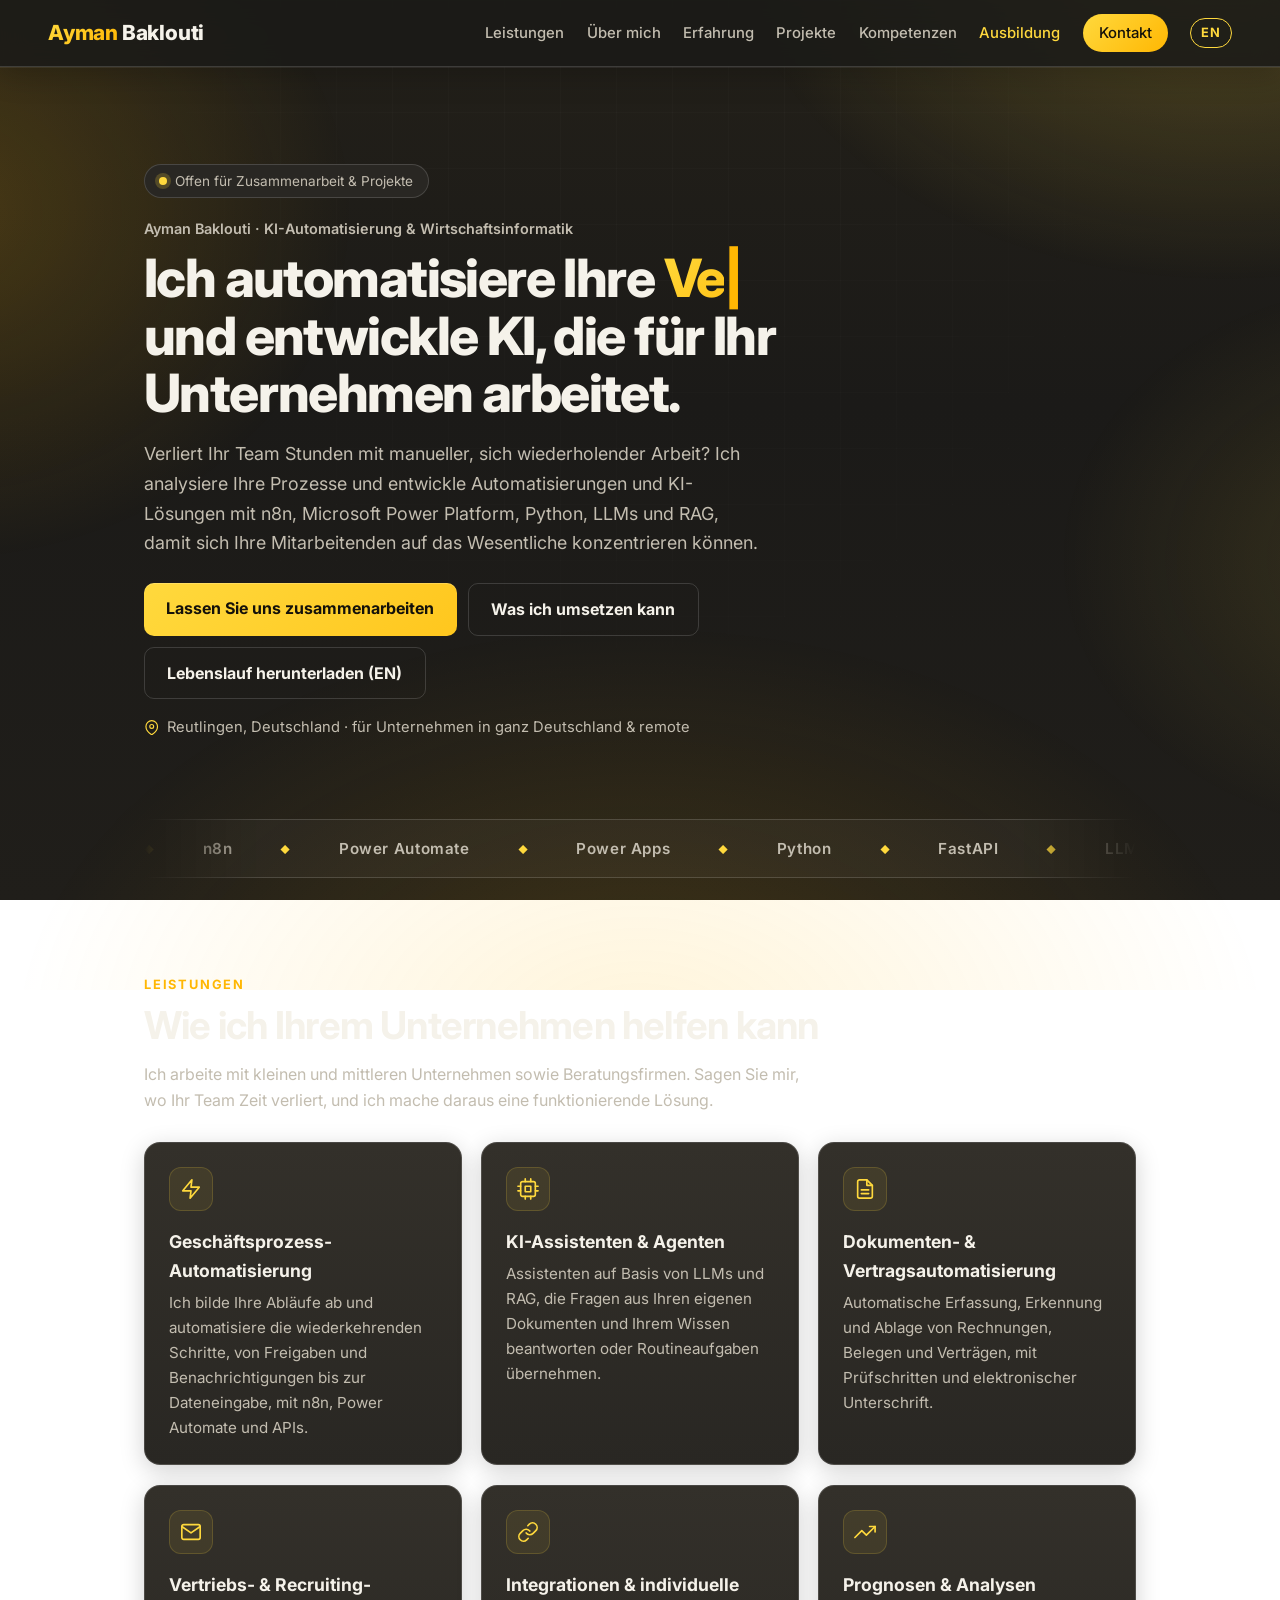
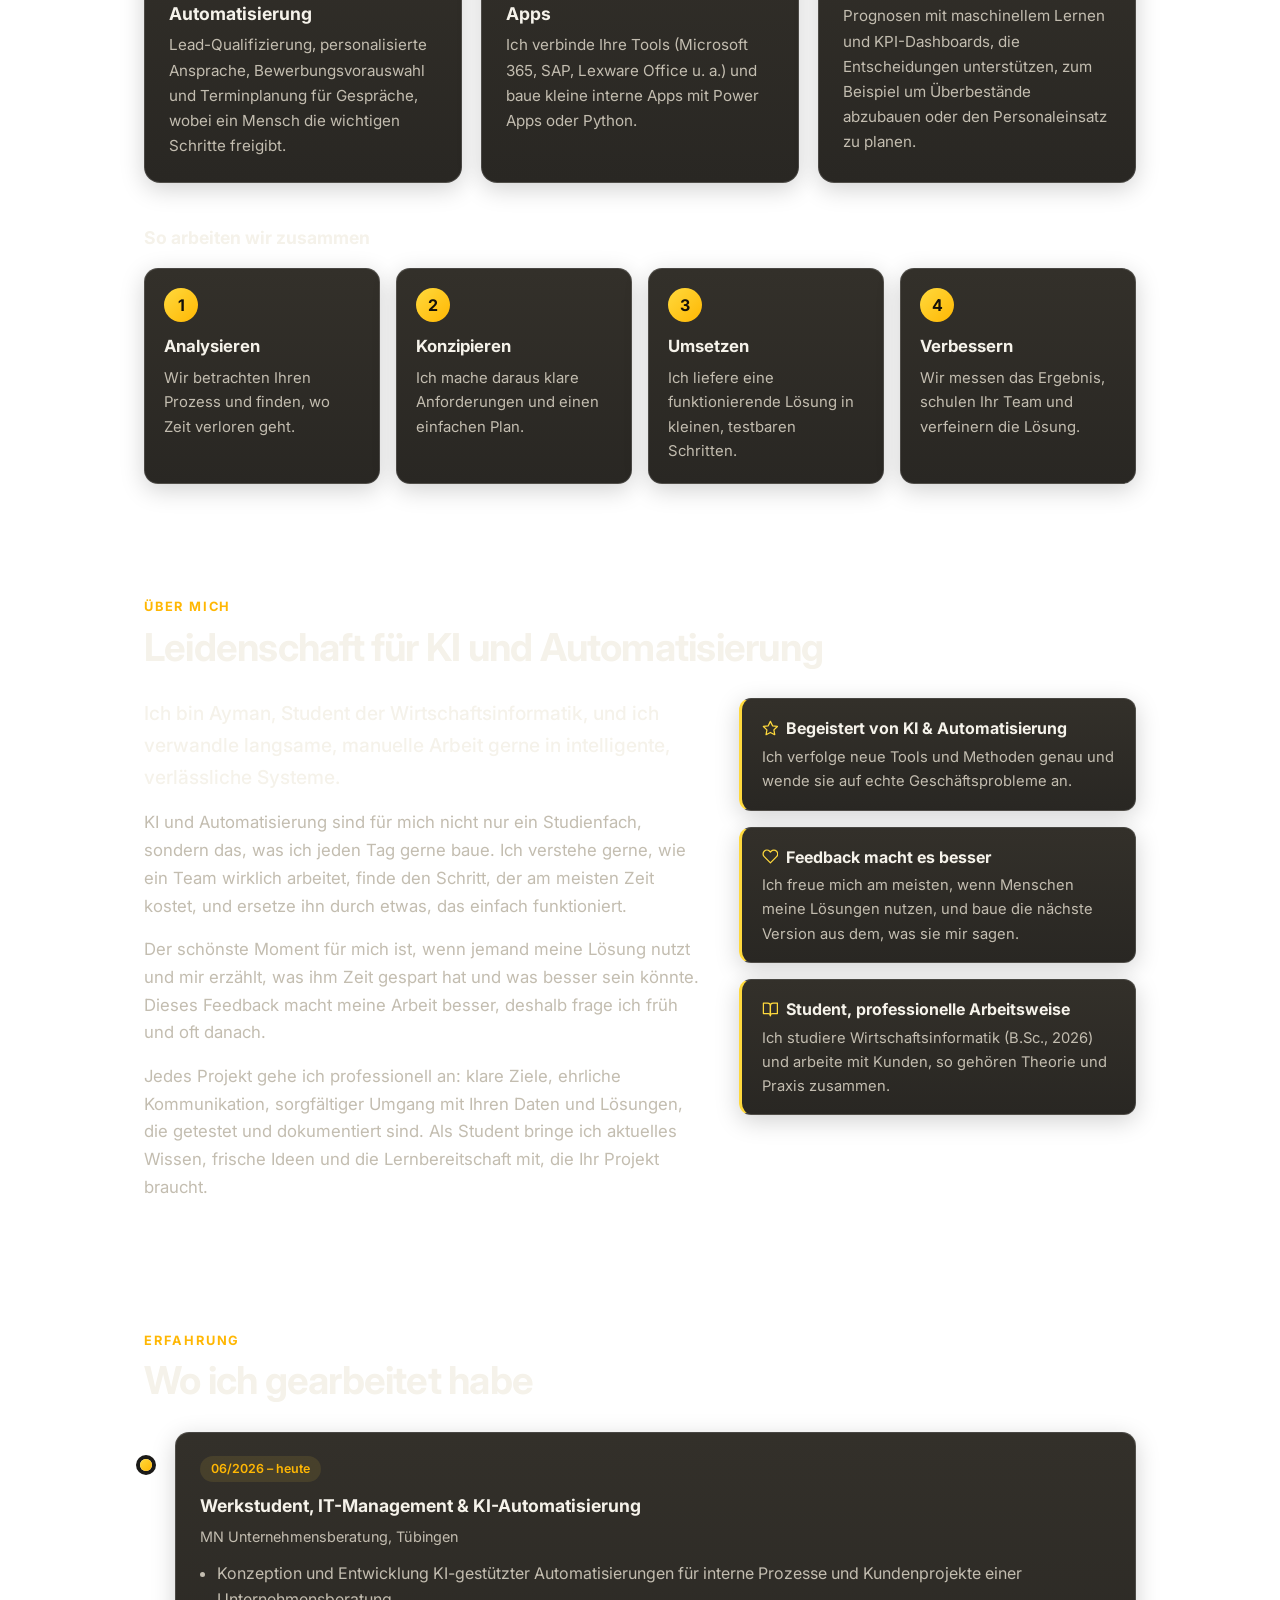
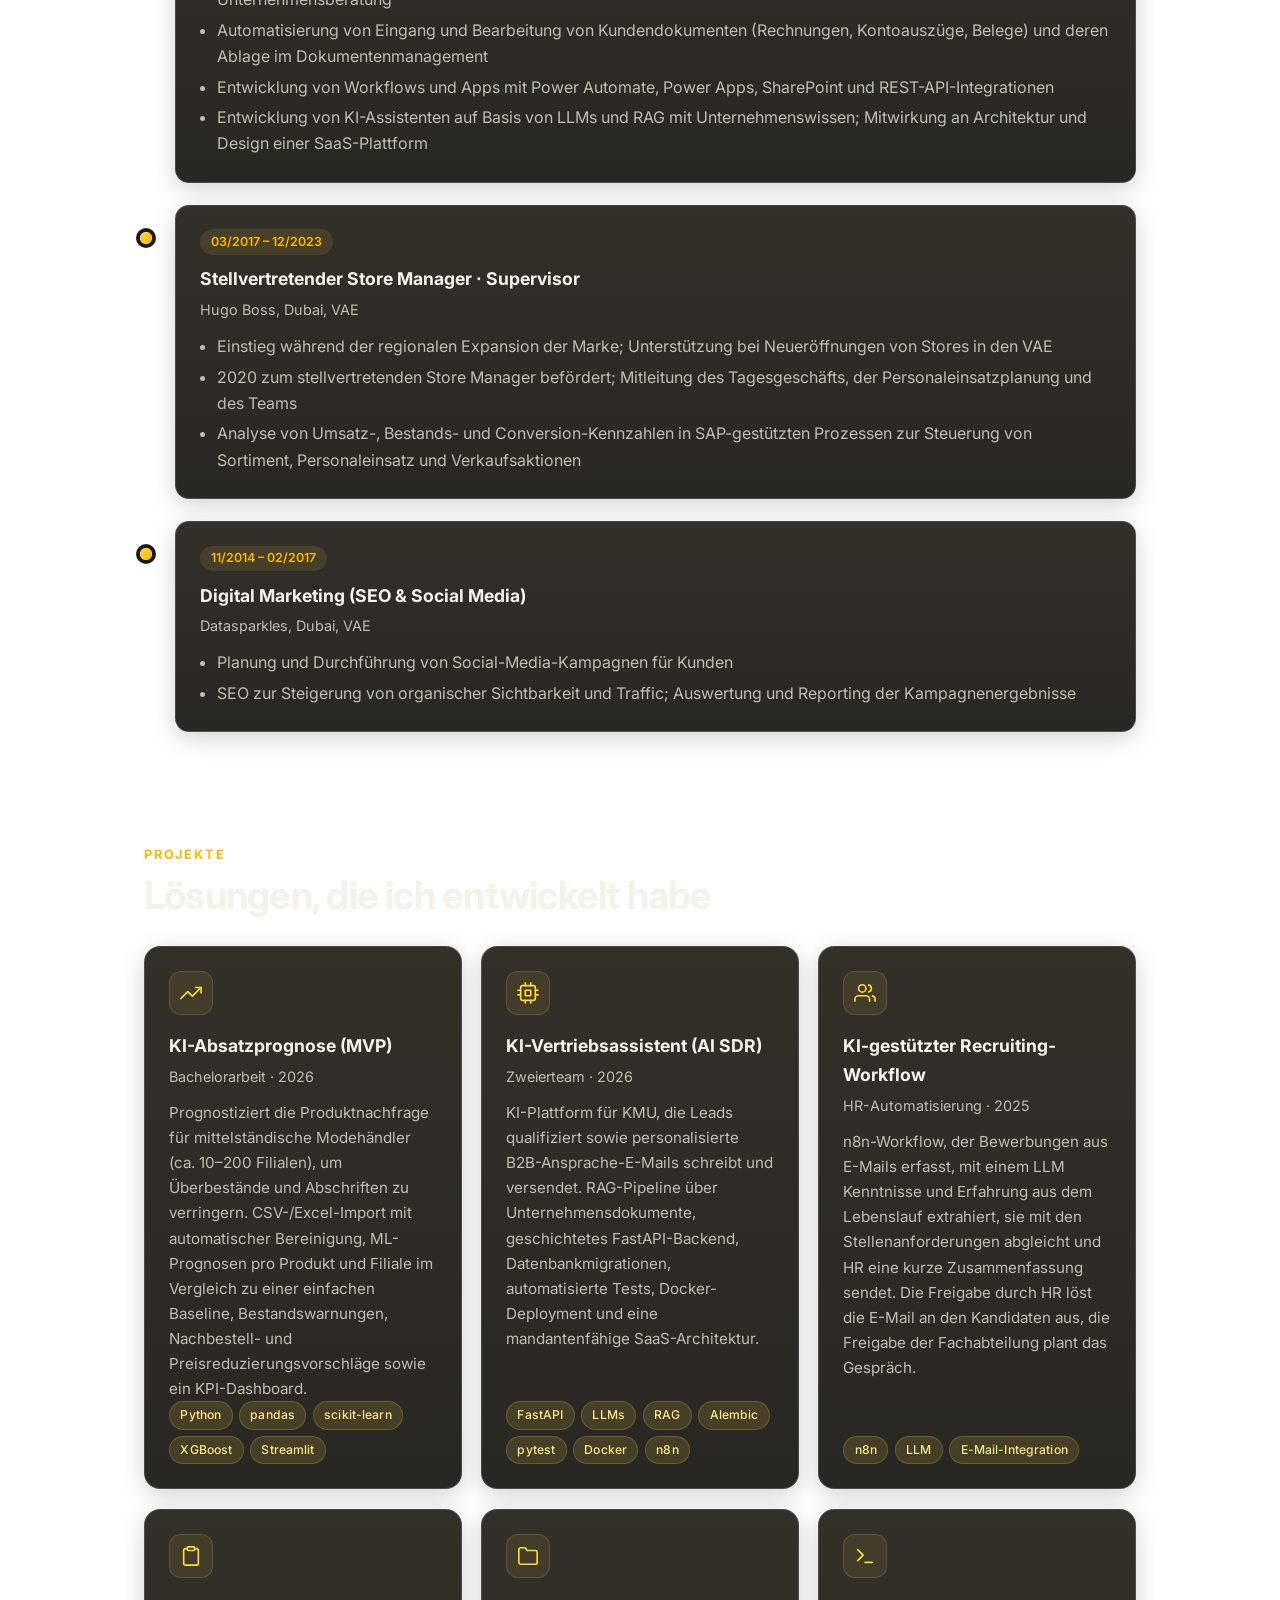
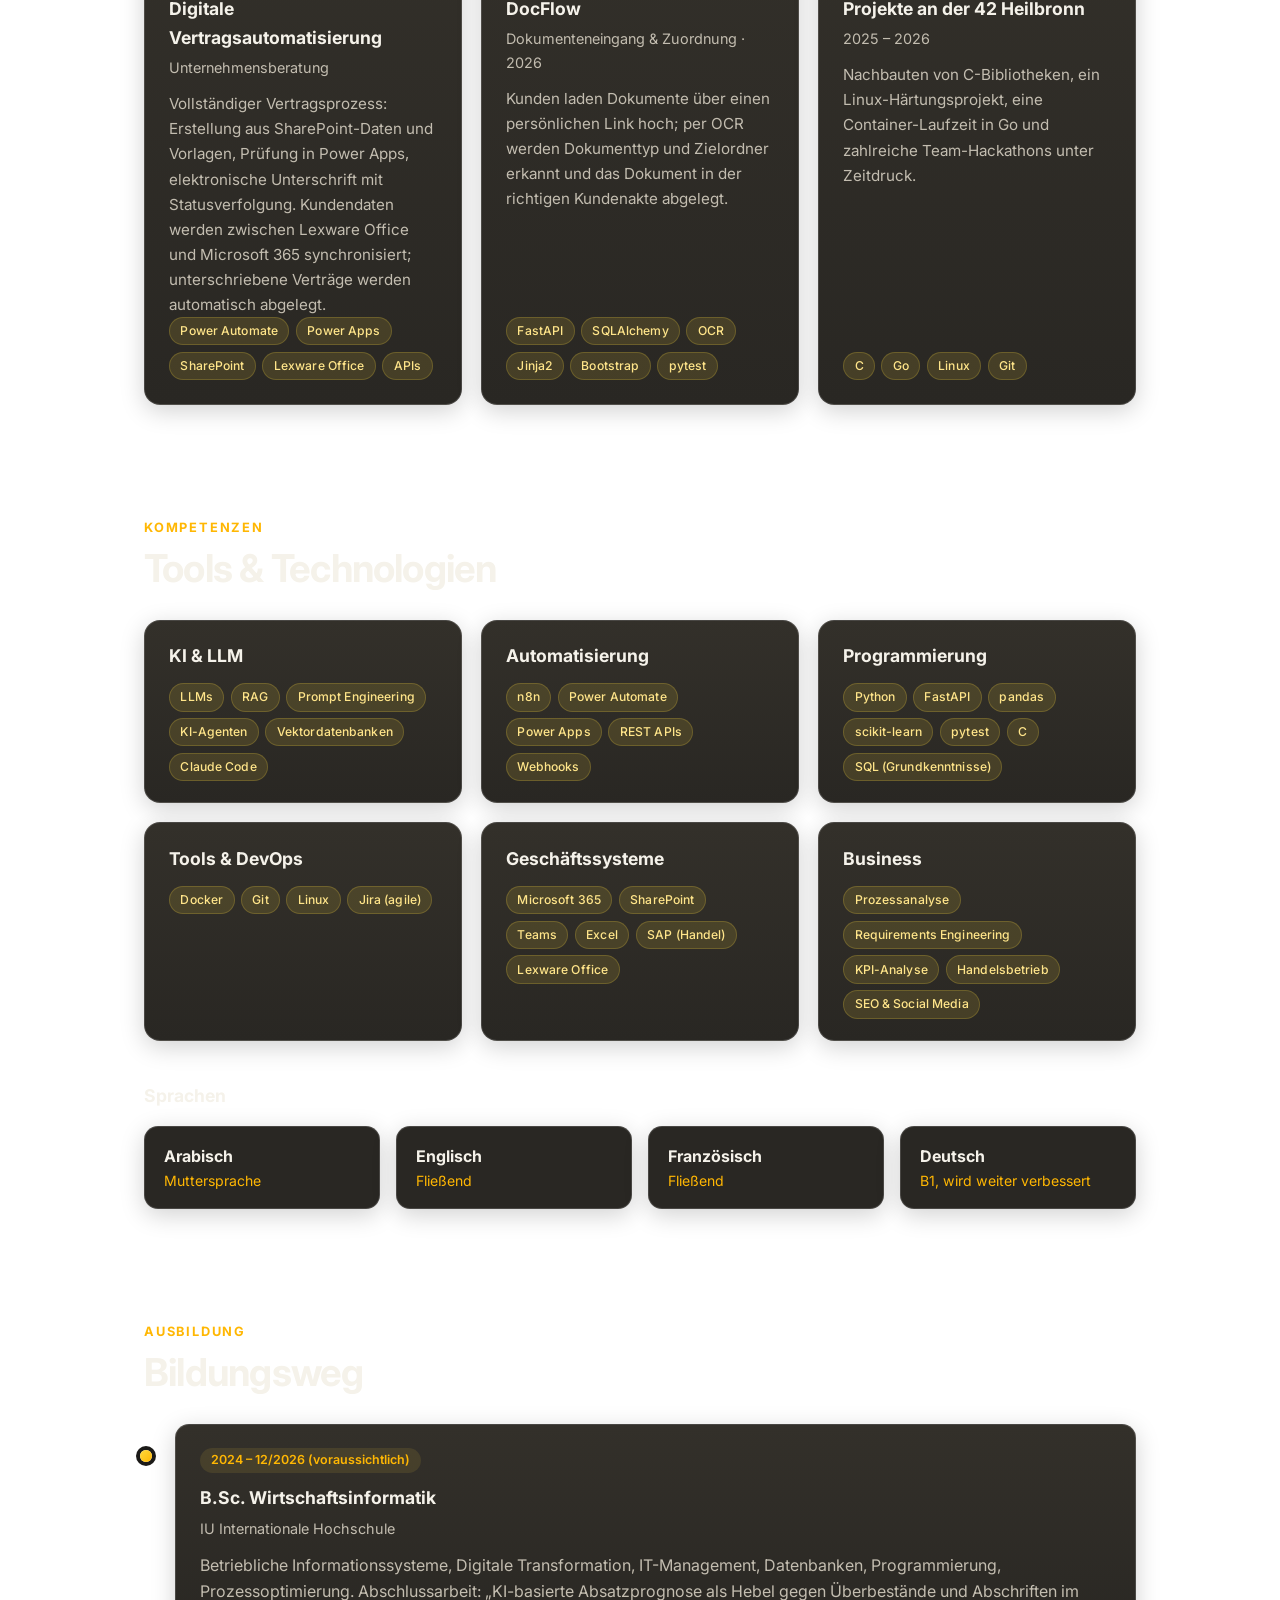
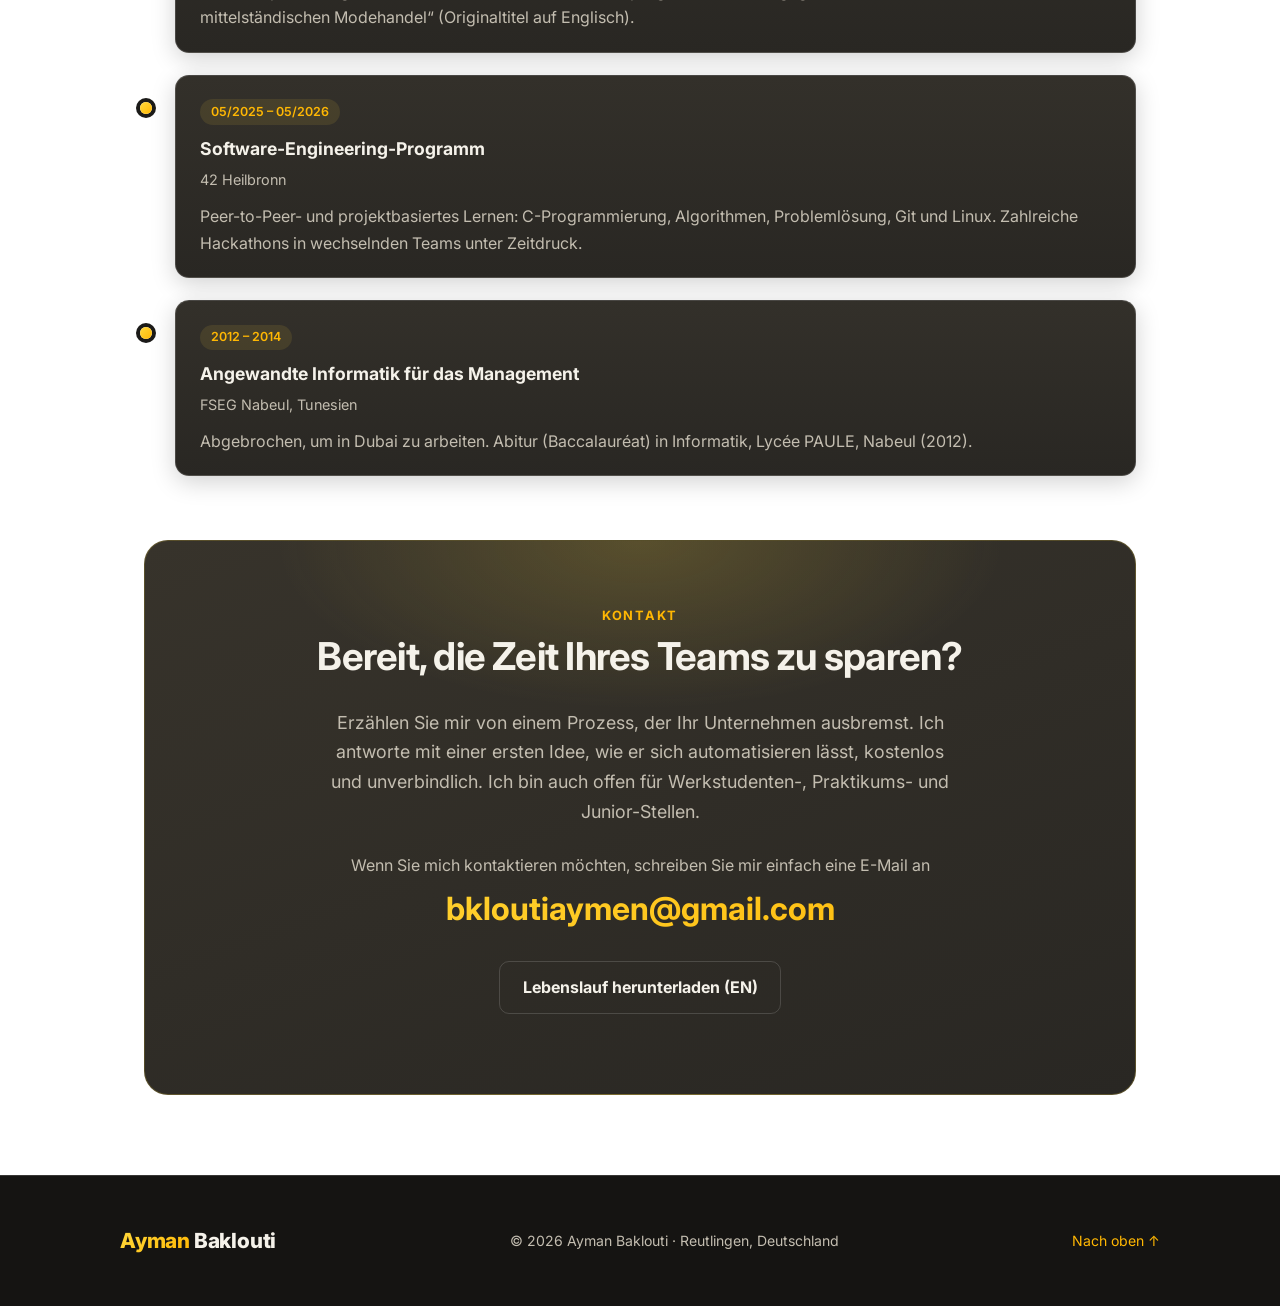
==== commit 9f9966c6: "Use full name instead of AB logo" ====
--- a/de/index.html
+++ b/de/index.html
@@ -15,13 +15,13 @@
   <meta property="og:type" content="website">
   <link rel="alternate" hreflang="en" href="https://bakloutia.github.io/">
   <link rel="alternate" hreflang="de" href="https://bakloutia.github.io/de/">
-  <link rel="stylesheet" href="../style.css?v=10">
+  <link rel="stylesheet" href="../style.css?v=11">
 </head>
 <body>
   <div class="bg-glow"></div>
 
   <header class="top">
-    <a class="brand" href="#top"><span>A</span>B</a>
+    <a class="brand" href="#top"><span>Ayman</span> Baklouti</a>
     <button class="menu" aria-label="Menü" aria-expanded="false"><span></span><span></span><span></span></button>
     <nav>
       <a href="#services">Leistungen</a>
@@ -234,7 +234,7 @@
     </section>
   </main>
 
-  <footer><div class="foot"><span class="brand"><span>A</span>B</span><span>© 2026 Ayman Baklouti · Reutlingen, Deutschland</span><a href="#top">Nach oben ↑</a></div></footer>
-  <script src="../script.js?v=10"></script>
+  <footer><div class="foot"><span class="brand"><span>Ayman</span> Baklouti</span><span>© 2026 Ayman Baklouti · Reutlingen, Deutschland</span><a href="#top">Nach oben ↑</a></div></footer>
+  <script src="../script.js?v=11"></script>
 </body>
 </html>
--- a/style.css
+++ b/style.css
@@ -218,3 +218,4 @@
 .lang { border:1px solid var(--a1); color:var(--a1) !important; padding:.2rem .65rem; border-radius:999px; font-size:.8rem !important; font-weight:700 !important; letter-spacing:.05em; }
 .lang:hover { background:var(--a1); color:#14110a !important; }
 @media (max-width:820px) { nav a.lang { border:1px solid var(--a1) !important; align-self:flex-start; margin-top:.8rem; padding:.3rem .9rem !important; } }
+.brand { white-space:nowrap; letter-spacing:-.01em; }
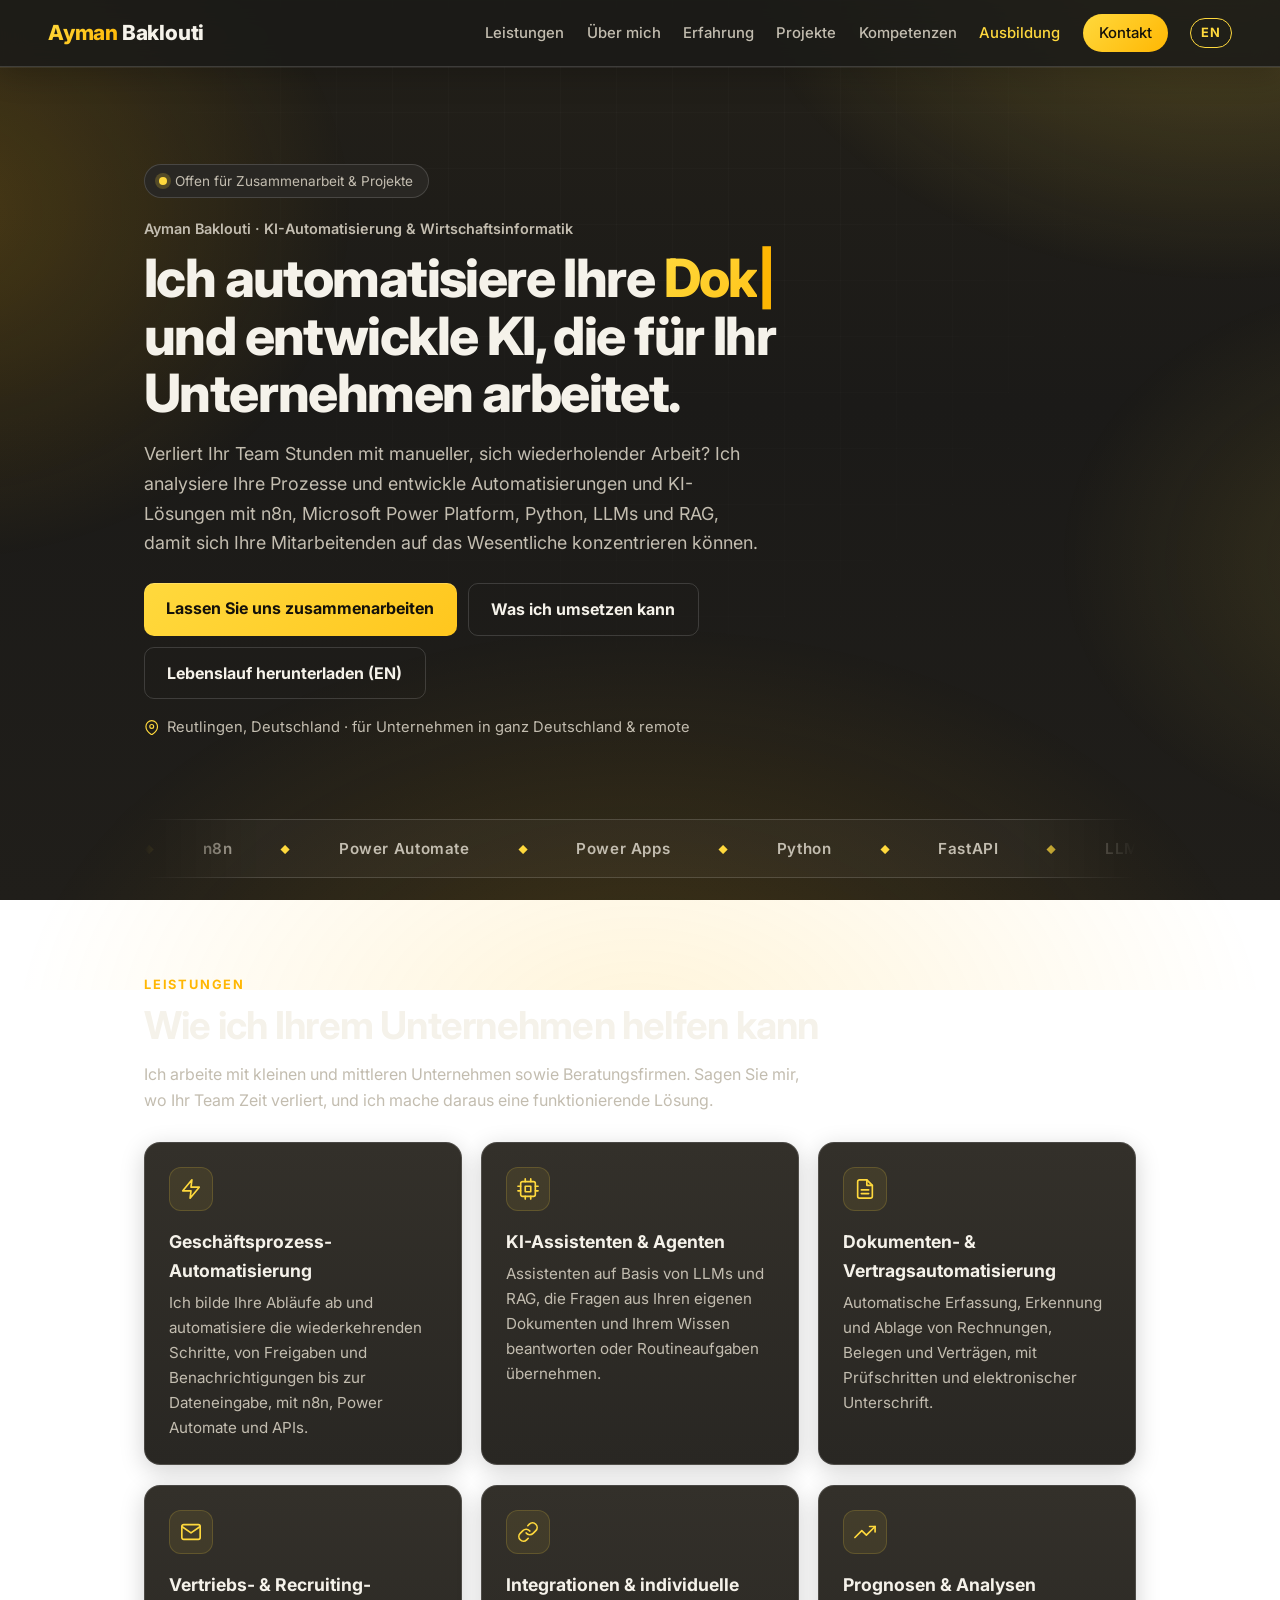
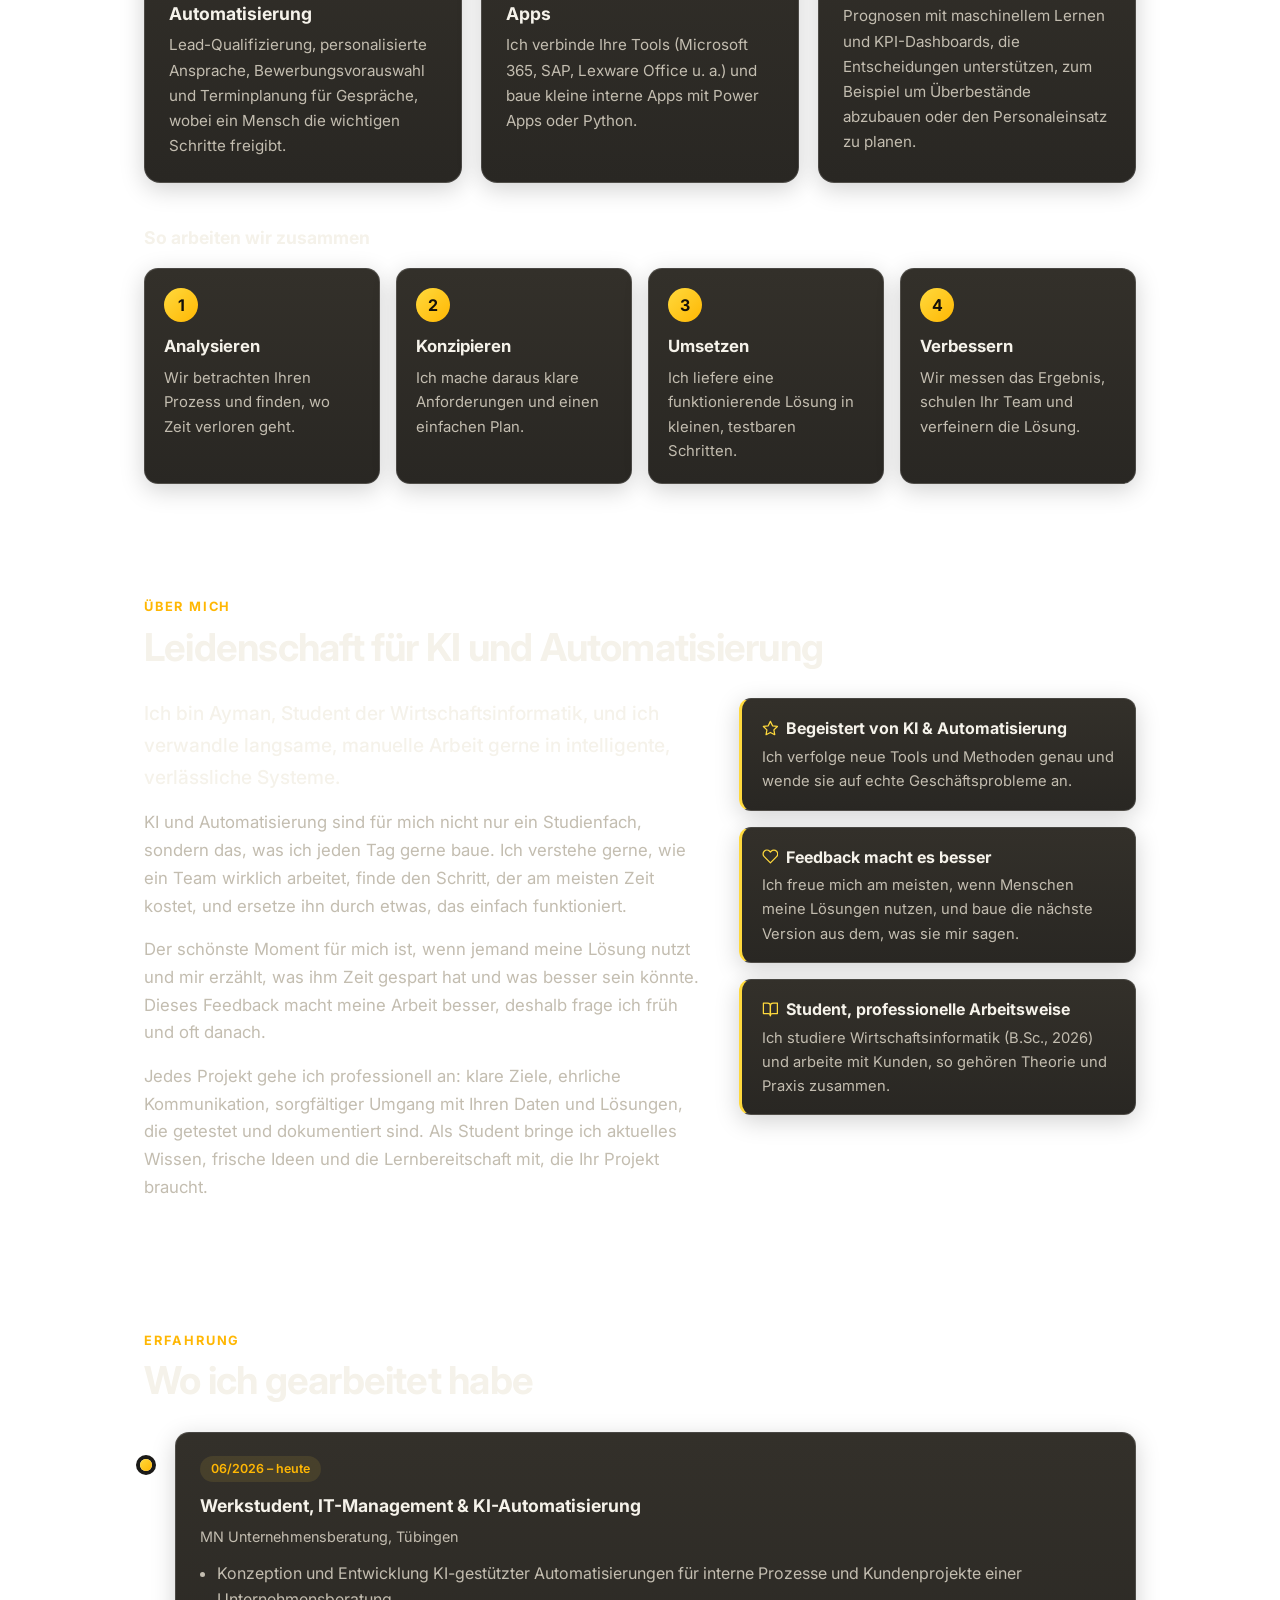
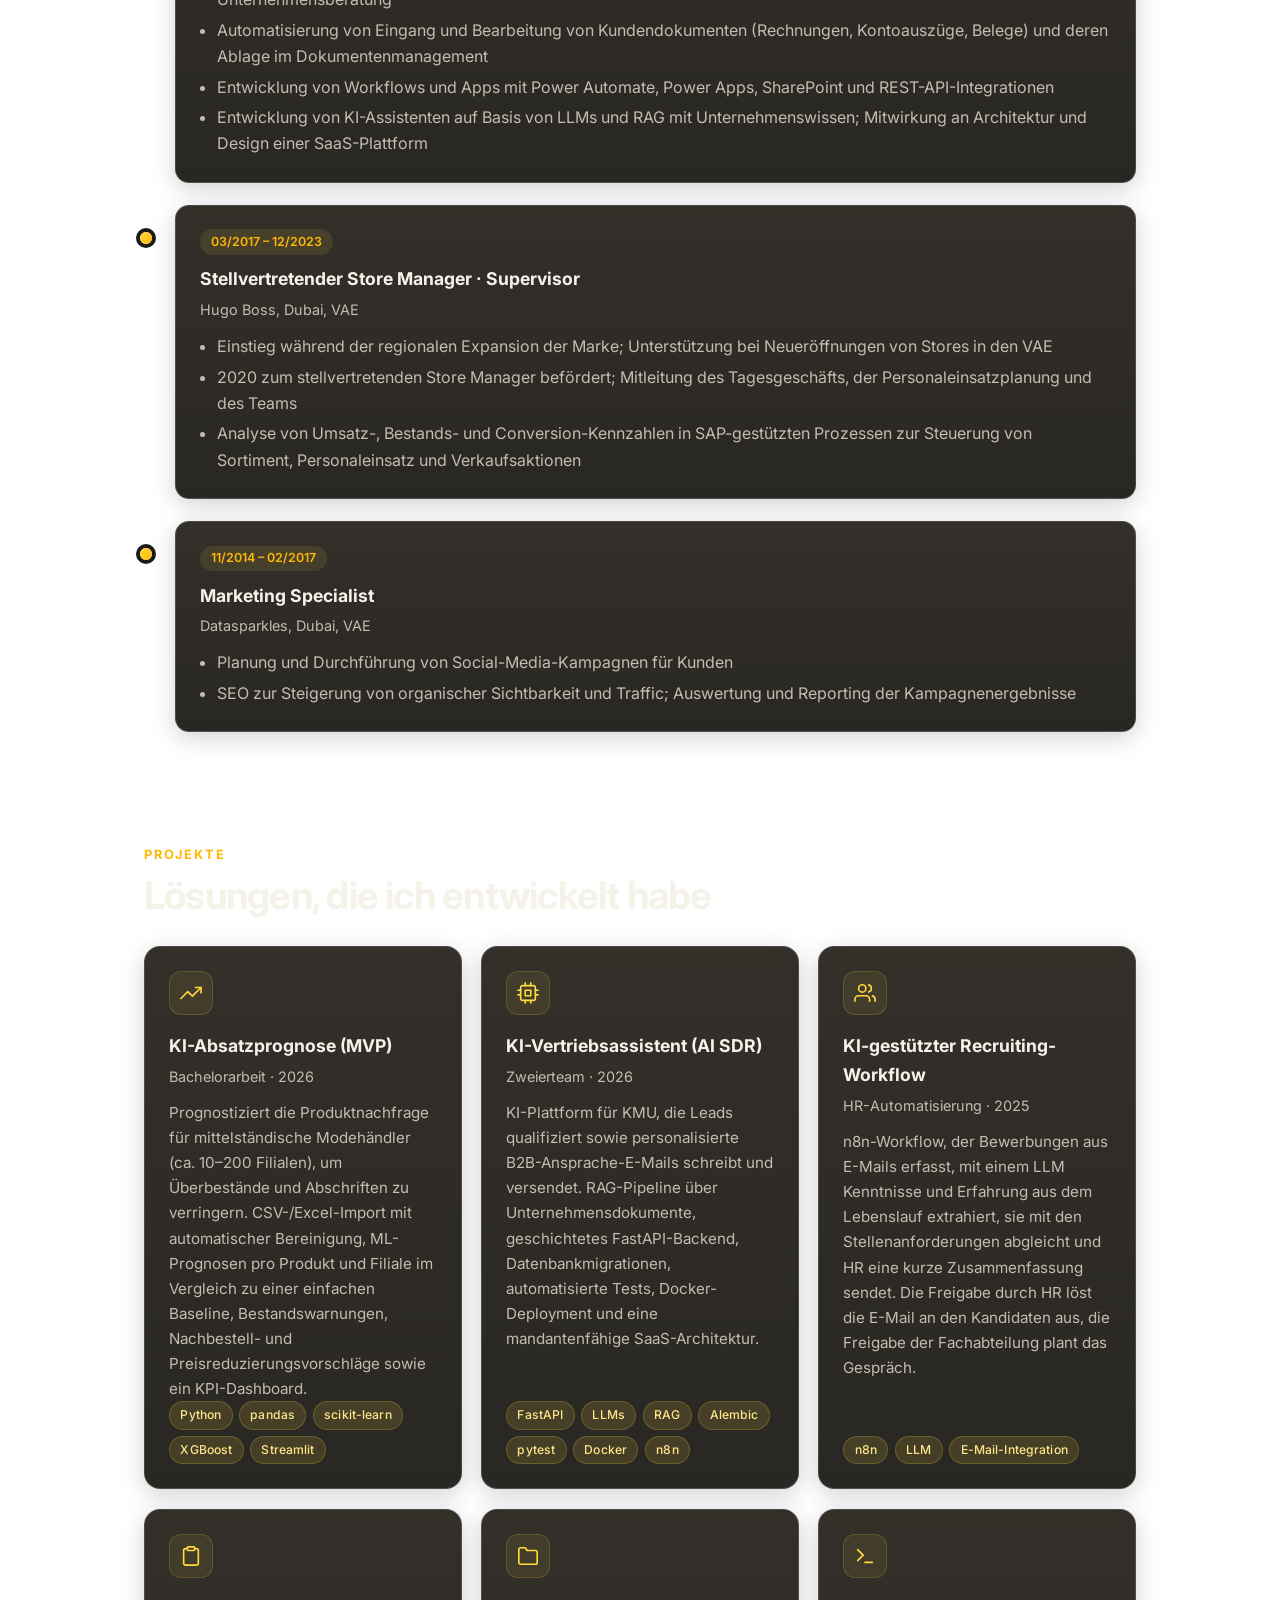
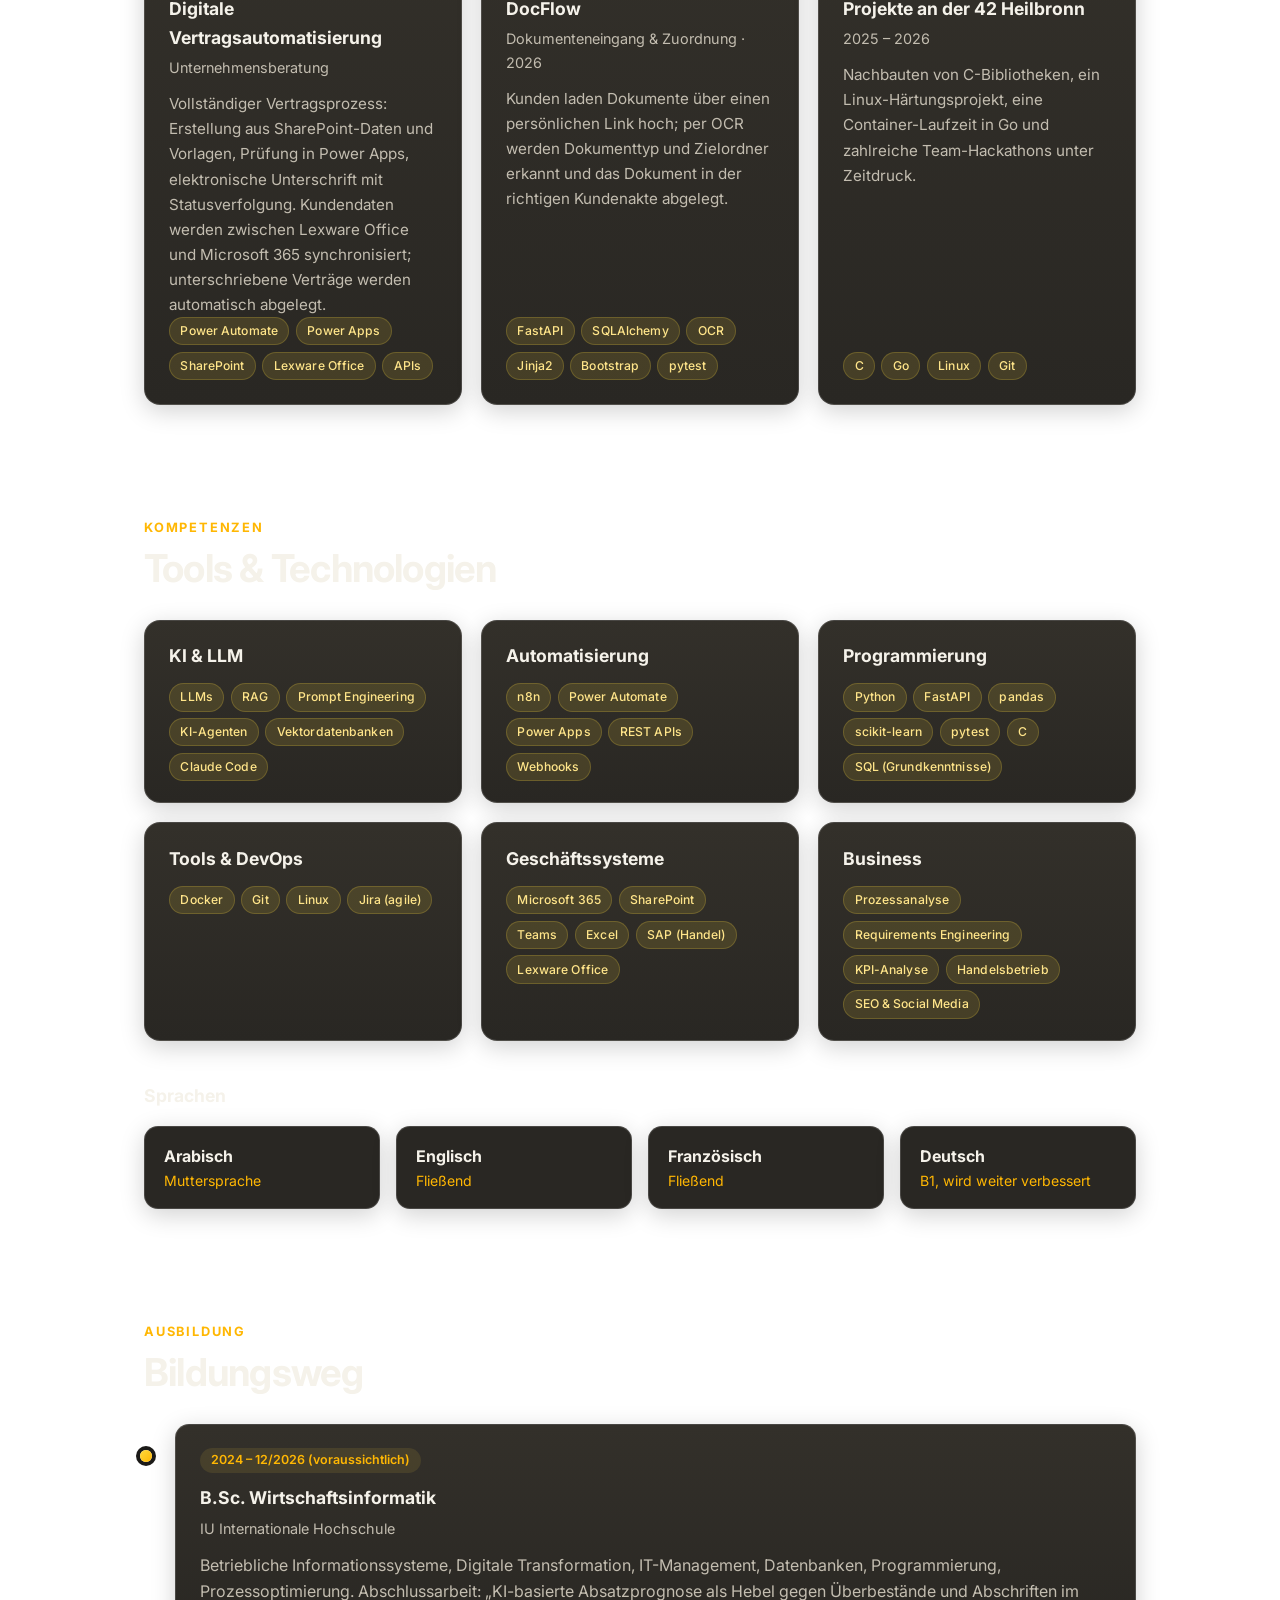
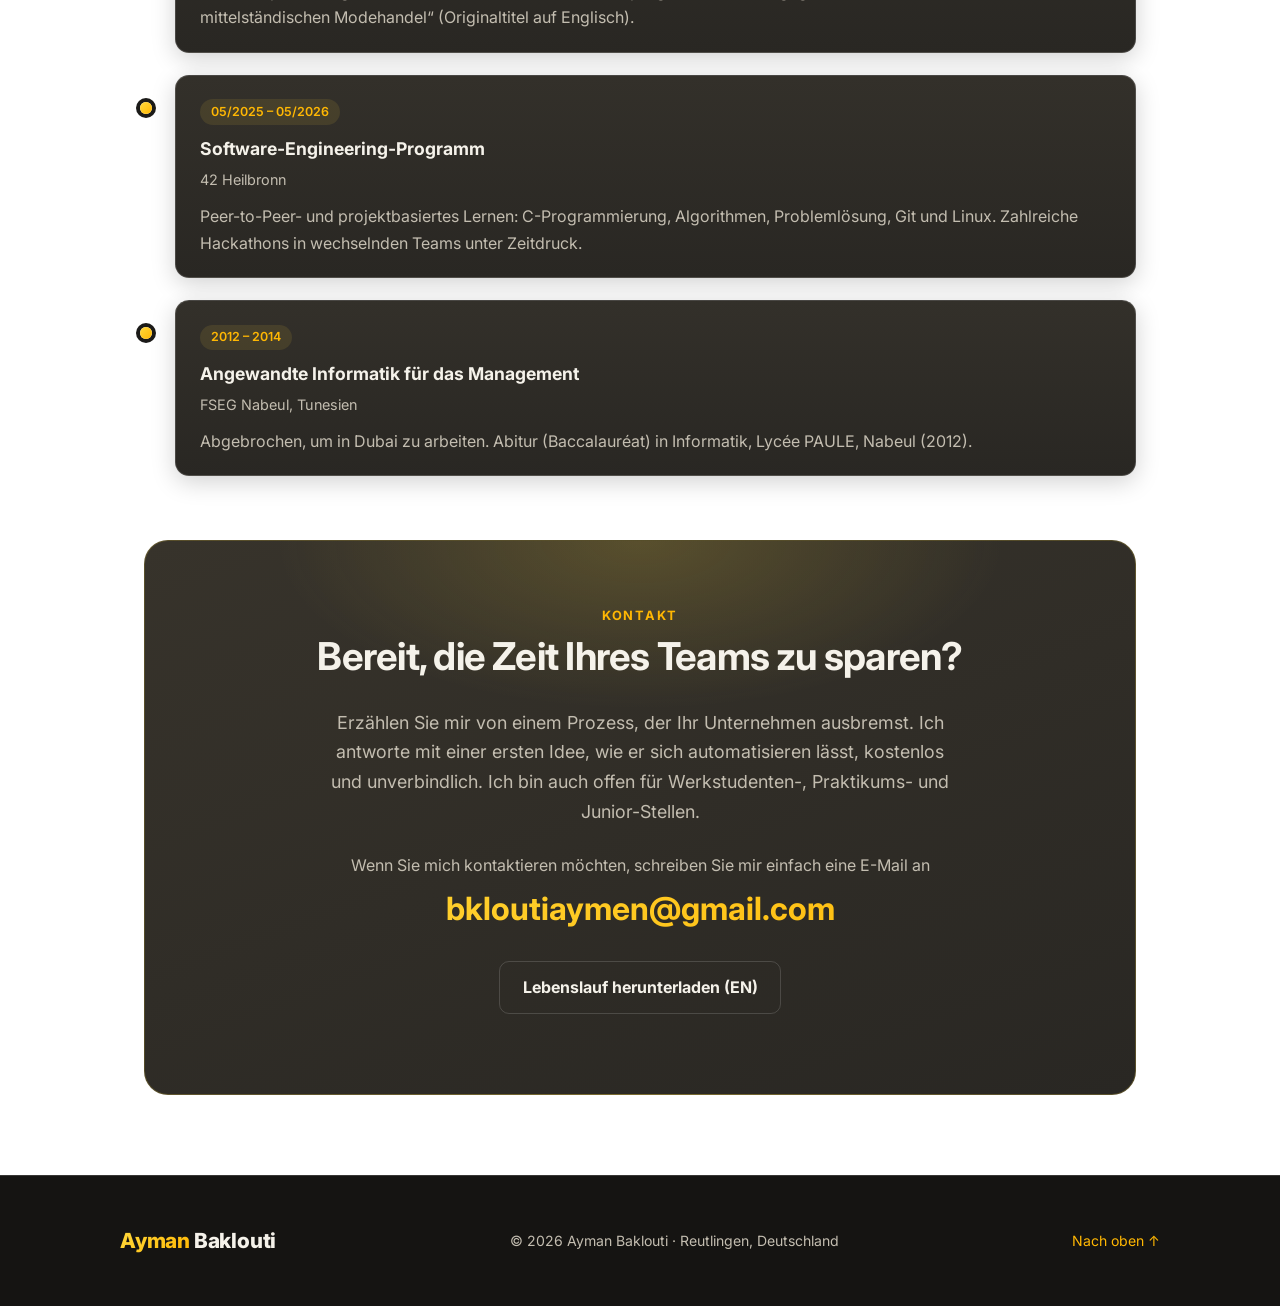
==== commit 9f934742: "Change Datasparkles job title to Marketing Specialist" ====
--- a/de/index.html
+++ b/de/index.html
@@ -15,7 +15,7 @@
   <meta property="og:type" content="website">
   <link rel="alternate" hreflang="en" href="https://bakloutia.github.io/">
   <link rel="alternate" hreflang="de" href="https://bakloutia.github.io/de/">
-  <link rel="stylesheet" href="../style.css?v=11">
+  <link rel="stylesheet" href="../style.css?v=12">
 </head>
 <body>
   <div class="bg-glow"></div>
@@ -120,7 +120,7 @@
         </article>
         <article class="tl-item">
           <span class="tl-date">11/2014 – 02/2017</span>
-          <h3>Digital Marketing (SEO &amp; Social Media)</h3>
+          <h3>Marketing Specialist</h3>
           <p class="meta">Datasparkles, Dubai, VAE</p>
           <ul>
             <li>Planung und Durchführung von Social-Media-Kampagnen für Kunden</li>
@@ -235,6 +235,6 @@
   </main>
 
   <footer><div class="foot"><span class="brand"><span>Ayman</span> Baklouti</span><span>© 2026 Ayman Baklouti · Reutlingen, Deutschland</span><a href="#top">Nach oben ↑</a></div></footer>
-  <script src="../script.js?v=11"></script>
+  <script src="../script.js?v=12"></script>
 </body>
 </html>
